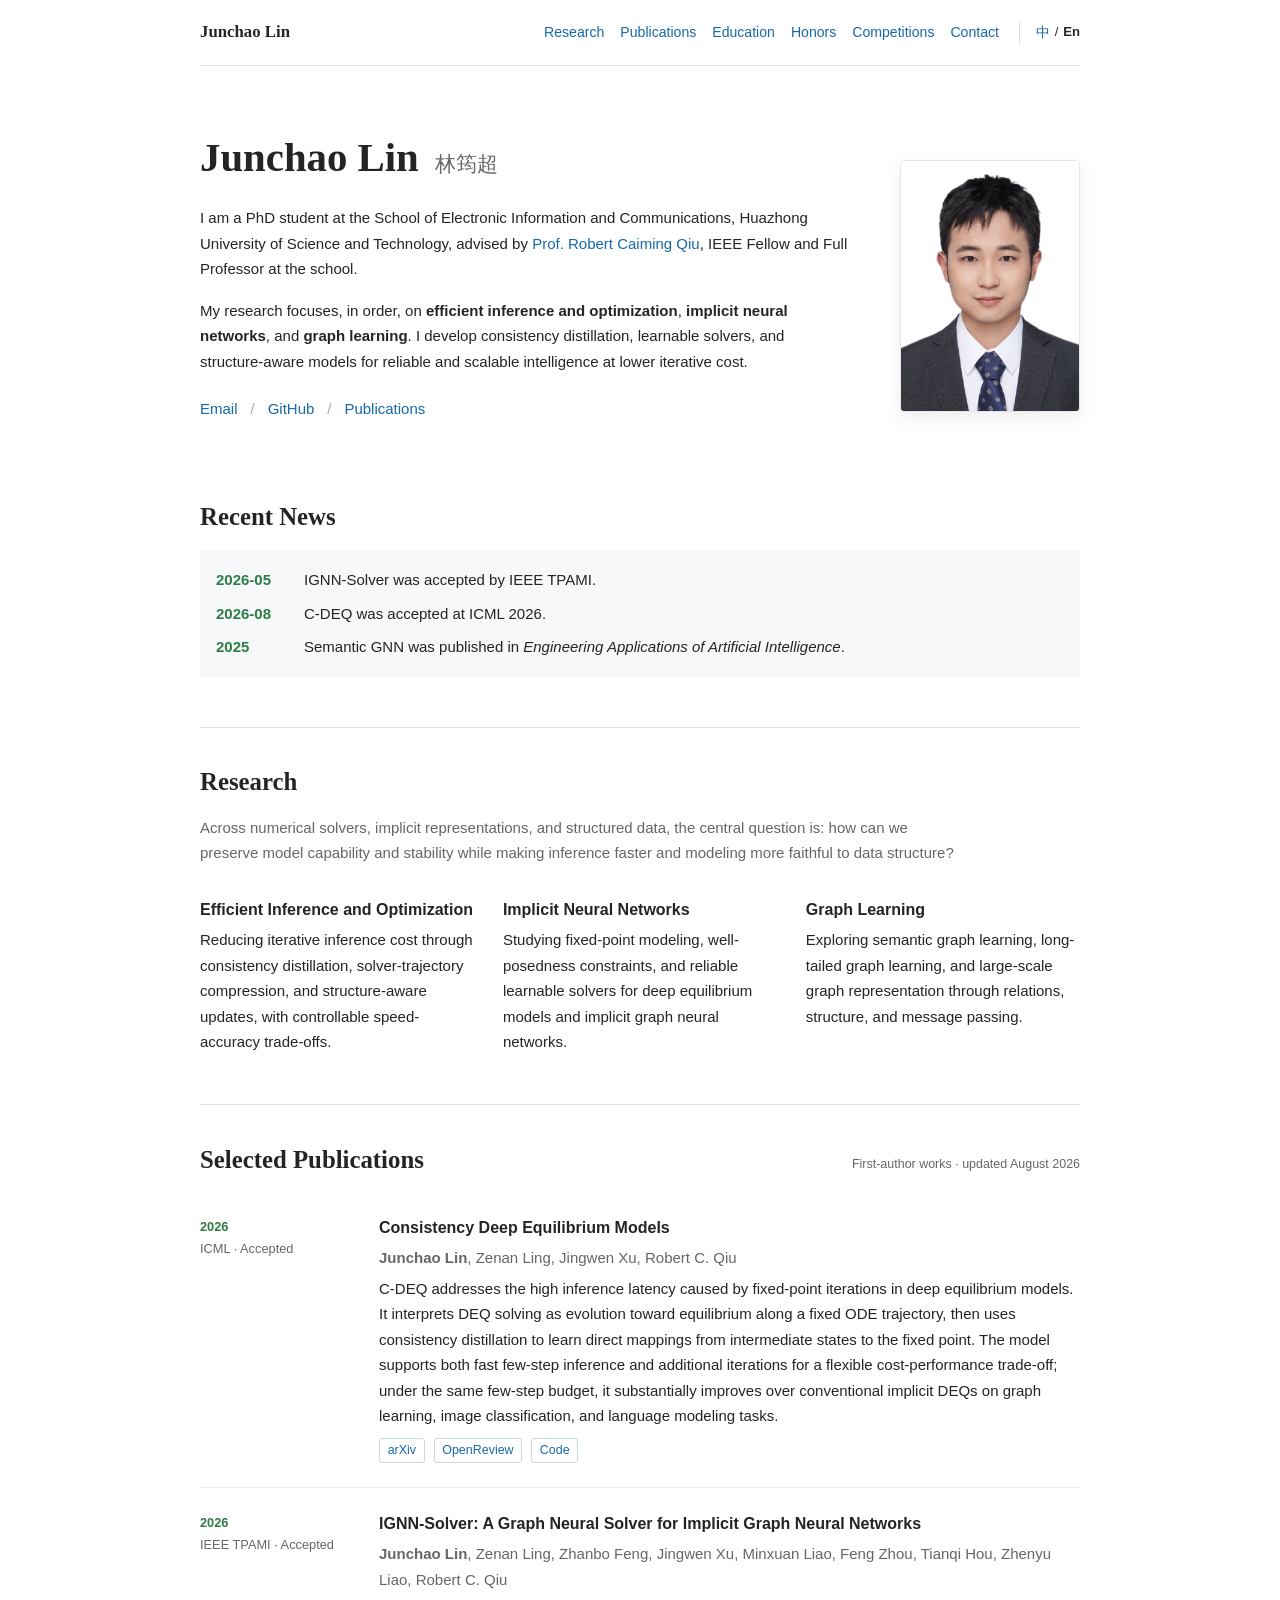
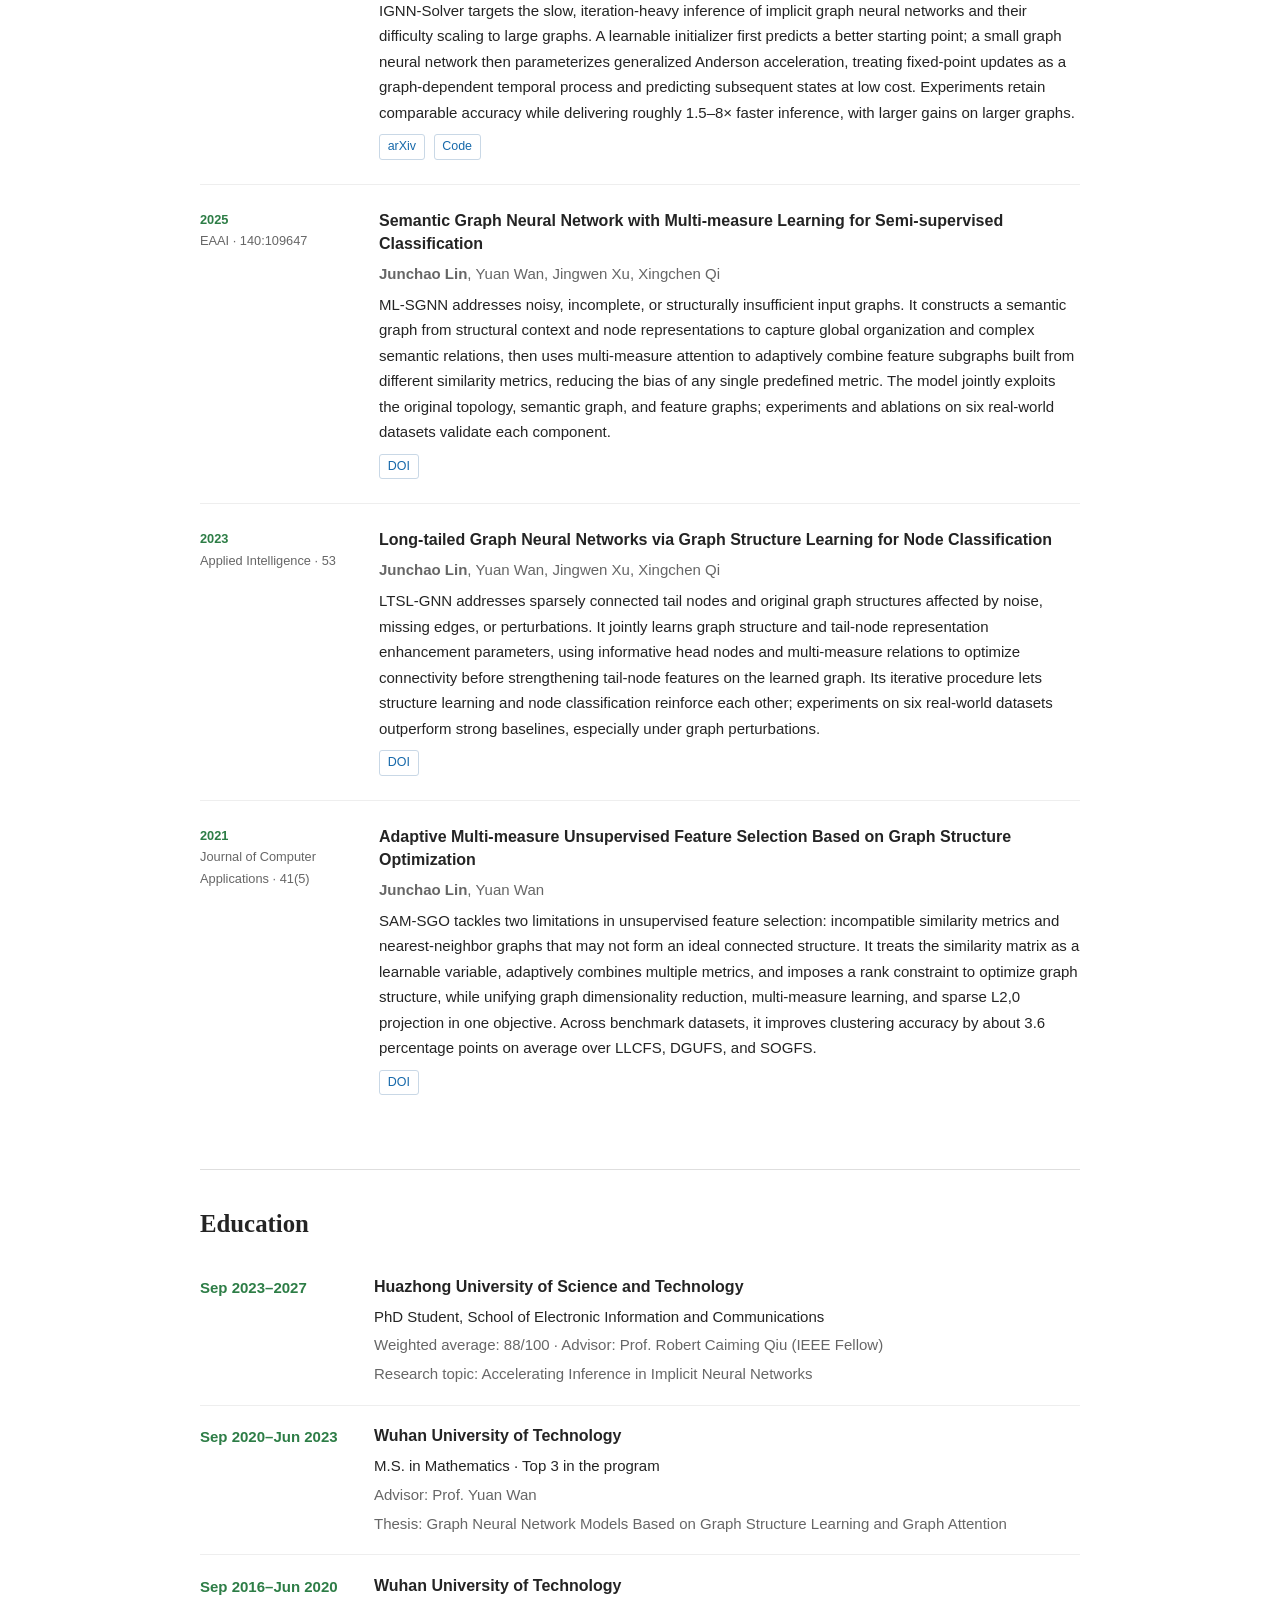
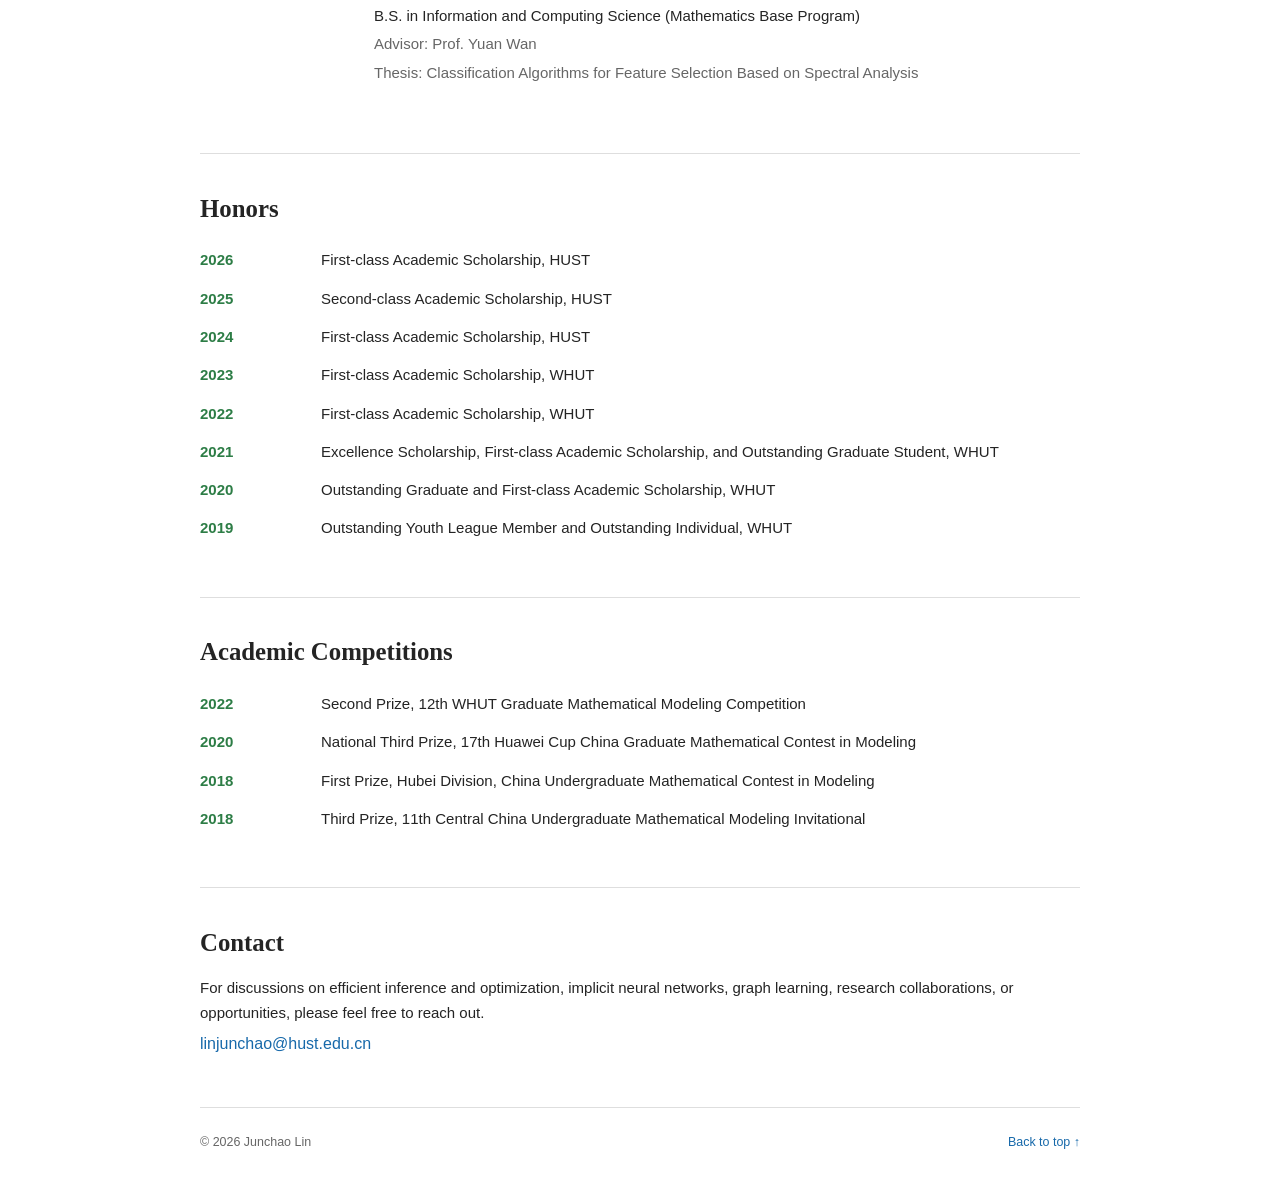
==== en/index.html @ 353c8ba1 "Sync English news and honors with Chinese page" ====
<!doctype html>
<html lang="en">
<head>
  <meta charset="utf-8">
  <meta name="viewport" content="width=device-width, initial-scale=1">
  <meta name="description" content="Academic homepage of Junchao Lin: efficient inference and optimization, implicit neural networks, and graph learning.">
  <meta name="keywords" content="Junchao Lin, efficient inference and optimization, implicit neural networks, graph learning, deep equilibrium models">
  <meta name="author" content="Junchao Lin">
  <link rel="canonical" href="https://landrarwolf.github.io/en/">
  <link rel="alternate" hreflang="zh-CN" href="https://landrarwolf.github.io/">
  <link rel="alternate" hreflang="en" href="https://landrarwolf.github.io/en/">
  <link rel="stylesheet" href="/assets/style.css">
  <title>Junchao Lin · Academic Homepage</title>
</head>
<body>
  <a class="skip-link" href="#main">Skip to content</a>

  <header class="site-header">
    <a class="wordmark" href="#top">Junchao Lin</a>
    <div class="header-actions">
      <nav aria-label="Primary navigation">
        <a href="#research">Research</a>
        <a href="#publications">Publications</a>
        <a href="#education">Education</a>
        <a href="#honors">Honors</a>
        <a href="#competitions">Competitions</a>
        <a href="#contact">Contact</a>
      </nav>
      <nav class="language-switch" aria-label="Language switcher">
        <a href="/" lang="zh-CN">中</a><span aria-hidden="true">/</span><span aria-current="page">En</span>
      </nav>
    </div>
  </header>

  <main id="main">
    <section class="hero" id="top">
      <div class="hero-copy">
        <h1>Junchao Lin <span>林筠超</span></h1>
        <p>I am a PhD student at the School of Electronic Information and Communications, Huazhong University of Science and Technology, advised by <a href="https://scholar.google.com/citations?user=guis_PcAAAAJ&amp;hl=en" target="_blank" rel="noopener noreferrer">Prof. Robert Caiming Qiu</a>, IEEE Fellow and Full Professor at the school.</p>
        <p>My research focuses, in order, on <strong>efficient inference and optimization</strong>, <strong>implicit neural networks</strong>, and <strong>graph learning</strong>. I develop consistency distillation, learnable solvers, and structure-aware models for reliable and scalable intelligence at lower iterative cost.</p>
        <p class="profile-links">
          <a href="mailto:linjunchao@hust.edu.cn">Email</a>
          <span aria-hidden="true">/</span>
          <a href="https://github.com/landrarwolf" target="_blank" rel="noopener noreferrer">GitHub</a>
          <span aria-hidden="true">/</span>
          <a href="#publications">Publications</a>
        </p>
      </div>
      <img class="portrait" src="/assets/portrait.jpg" width="592" height="830" alt="Portrait of Junchao Lin">
    </section>

    <section class="section news" aria-labelledby="news-title">
      <h2 id="news-title">Recent News</h2>
      <ul>
        <li><time datetime="2026-05">2026-05</time><span>IGNN-Solver was accepted by IEEE TPAMI.</span></li>
        <li><time datetime="2026-08">2026-08</time><span>C-DEQ was accepted at ICML 2026.</span></li>
        <li><time datetime="2025">2025</time><span>Semantic GNN was published in <em>Engineering Applications of Artificial Intelligence</em>.</span></li>
      </ul>
    </section>

    <section class="section" id="research">
      <h2>Research</h2>
      <p class="section-lede">Across numerical solvers, implicit representations, and structured data, the central question is: how can we preserve model capability and stability while making inference faster and modeling more faithful to data structure?</p>
      <div class="research-list">
        <article>
          <h3>Efficient Inference and Optimization</h3>
          <p>Reducing iterative inference cost through consistency distillation, solver-trajectory compression, and structure-aware updates, with controllable speed-accuracy trade-offs.</p>
        </article>
        <article>
          <h3>Implicit Neural Networks</h3>
          <p>Studying fixed-point modeling, well-posedness constraints, and reliable learnable solvers for deep equilibrium models and implicit graph neural networks.</p>
        </article>
        <article>
          <h3>Graph Learning</h3>
          <p>Exploring semantic graph learning, long-tailed graph learning, and large-scale graph representation through relations, structure, and message passing.</p>
        </article>
      </div>
    </section>

    <section class="section" id="publications">
      <div class="section-heading">
        <h2>Selected Publications</h2>
        <span>First-author works · updated August 2026</span>
      </div>
      <ol class="publication-list">
        <li class="publication">
          <div class="publication-meta"><strong>2026</strong><span>ICML · Accepted</span></div>
          <div>
            <h3>Consistency Deep Equilibrium Models</h3>
            <p class="authors"><strong>Junchao Lin</strong>, Zenan Ling, Jingwen Xu, Robert C. Qiu</p>
            <p>C-DEQ addresses the high inference latency caused by fixed-point iterations in deep equilibrium models. It interprets DEQ solving as evolution toward equilibrium along a fixed ODE trajectory, then uses consistency distillation to learn direct mappings from intermediate states to the fixed point. The model supports both fast few-step inference and additional iterations for a flexible cost-performance trade-off; under the same few-step budget, it substantially improves over conventional implicit DEQs on graph learning, image classification, and language modeling tasks.</p>
            <p class="paper-links"><a href="https://arxiv.org/abs/2602.03024" target="_blank" rel="noopener noreferrer">arXiv</a><a href="https://openreview.net/forum?id=uw63l3T9un" target="_blank" rel="noopener noreferrer">OpenReview</a><a href="https://github.com/landrarwolf/CDEQ" target="_blank" rel="noopener noreferrer">Code</a></p>
          </div>
        </li>
        <li class="publication">
          <div class="publication-meta"><strong>2026</strong><span>IEEE TPAMI · Accepted</span></div>
          <div>
            <h3>IGNN-Solver: A Graph Neural Solver for Implicit Graph Neural Networks</h3>
            <p class="authors"><strong>Junchao Lin</strong>, Zenan Ling, Zhanbo Feng, Jingwen Xu, Minxuan Liao, Feng Zhou, Tianqi Hou, Zhenyu Liao, Robert C. Qiu</p>
            <p>IGNN-Solver targets the slow, iteration-heavy inference of implicit graph neural networks and their difficulty scaling to large graphs. A learnable initializer first predicts a better starting point; a small graph neural network then parameterizes generalized Anderson acceleration, treating fixed-point updates as a graph-dependent temporal process and predicting subsequent states at low cost. Experiments retain comparable accuracy while delivering roughly 1.5–8× faster inference, with larger gains on larger graphs.</p>
            <p class="paper-links"><a href="https://arxiv.org/abs/2410.08524" target="_blank" rel="noopener noreferrer">arXiv</a><a href="https://github.com/landrarwolf/IGNN-Solver" target="_blank" rel="noopener noreferrer">Code</a></p>
          </div>
        </li>
        <li class="publication">
          <div class="publication-meta"><strong>2025</strong><span>EAAI · 140:109647</span></div>
          <div>
            <h3>Semantic Graph Neural Network with Multi-measure Learning for Semi-supervised Classification</h3>
            <p class="authors"><strong>Junchao Lin</strong>, Yuan Wan, Jingwen Xu, Xingchen Qi</p>
            <p>ML-SGNN addresses noisy, incomplete, or structurally insufficient input graphs. It constructs a semantic graph from structural context and node representations to capture global organization and complex semantic relations, then uses multi-measure attention to adaptively combine feature subgraphs built from different similarity metrics, reducing the bias of any single predefined metric. The model jointly exploits the original topology, semantic graph, and feature graphs; experiments and ablations on six real-world datasets validate each component.</p>
            <p class="paper-links"><a href="https://doi.org/10.1016/j.engappai.2024.109647" target="_blank" rel="noopener noreferrer">DOI</a></p>
          </div>
        </li>
        <li class="publication">
          <div class="publication-meta"><strong>2023</strong><span>Applied Intelligence · 53</span></div>
          <div>
            <h3>Long-tailed Graph Neural Networks via Graph Structure Learning for Node Classification</h3>
            <p class="authors"><strong>Junchao Lin</strong>, Yuan Wan, Jingwen Xu, Xingchen Qi</p>
            <p>LTSL-GNN addresses sparsely connected tail nodes and original graph structures affected by noise, missing edges, or perturbations. It jointly learns graph structure and tail-node representation enhancement parameters, using informative head nodes and multi-measure relations to optimize connectivity before strengthening tail-node features on the learned graph. Its iterative procedure lets structure learning and node classification reinforce each other; experiments on six real-world datasets outperform strong baselines, especially under graph perturbations.</p>
            <p class="paper-links"><a href="https://doi.org/10.1007/s10489-023-04534-3" target="_blank" rel="noopener noreferrer">DOI</a></p>
          </div>
        </li>
        <li class="publication">
          <div class="publication-meta"><strong>2021</strong><span>Journal of Computer Applications · 41(5)</span></div>
          <div>
            <h3>Adaptive Multi-measure Unsupervised Feature Selection Based on Graph Structure Optimization</h3>
            <p class="authors"><strong>Junchao Lin</strong>, Yuan Wan</p>
            <p>SAM-SGO tackles two limitations in unsupervised feature selection: incompatible similarity metrics and nearest-neighbor graphs that may not form an ideal connected structure. It treats the similarity matrix as a learnable variable, adaptively combines multiple metrics, and imposes a rank constraint to optimize graph structure, while unifying graph dimensionality reduction, multi-measure learning, and sparse L2,0 projection in one objective. Across benchmark datasets, it improves clustering accuracy by about 3.6 percentage points on average over LLCFS, DGUFS, and SOGFS.</p>
            <p class="paper-links"><a href="https://doi.org/10.11772/j.issn.1001-9081.2020071099" target="_blank" rel="noopener noreferrer">DOI</a></p>
          </div>
        </li>
      </ol>
    </section>

    <section class="section" id="education">
      <h2>Education</h2>
      <div class="entry-list">
        <article>
          <time>Sep 2023–2027</time>
          <div>
            <h3>Huazhong University of Science and Technology</h3>
            <p>PhD Student, School of Electronic Information and Communications</p>
            <p class="muted">Weighted average: 88/100 · Advisor: Prof. Robert Caiming Qiu (IEEE Fellow)</p>
            <p class="muted">Research topic: Accelerating Inference in Implicit Neural Networks</p>
          </div>
        </article>
        <article>
          <time>Sep 2020–Jun 2023</time>
          <div>
            <h3>Wuhan University of Technology</h3>
            <p>M.S. in Mathematics · Top 3 in the program</p>
            <p class="muted">Advisor: Prof. Yuan Wan</p>
            <p class="muted">Thesis: Graph Neural Network Models Based on Graph Structure Learning and Graph Attention</p>
          </div>
        </article>
        <article>
          <time>Sep 2016–Jun 2020</time>
          <div>
            <h3>Wuhan University of Technology</h3>
            <p>B.S. in Information and Computing Science (Mathematics Base Program)</p>
            <p class="muted">Advisor: Prof. Yuan Wan</p>
            <p class="muted">Thesis: Classification Algorithms for Feature Selection Based on Spectral Analysis</p>
          </div>
        </article>
      </div>
    </section>

    <section class="section" id="honors">
      <h2>Honors</h2>
      <div class="compact-list">
        <p><time>2026</time><span>First-class Academic Scholarship, HUST</span></p>
        <p><time>2025</time><span>Second-class Academic Scholarship, HUST</span></p>
        <p><time>2024</time><span>First-class Academic Scholarship, HUST</span></p>
        <p><time>2023</time><span>First-class Academic Scholarship, WHUT</span></p>
        <p><time>2022</time><span>First-class Academic Scholarship, WHUT</span></p>
        <p><time>2021</time><span>Excellence Scholarship, First-class Academic Scholarship, and Outstanding Graduate Student, WHUT</span></p>
        <p><time>2020</time><span>Outstanding Graduate and First-class Academic Scholarship, WHUT</span></p>
        <p><time>2019</time><span>Outstanding Youth League Member and Outstanding Individual, WHUT</span></p>
      </div>
    </section>

    <section class="section" id="competitions">
      <h2>Academic Competitions</h2>
      <div class="compact-list">
        <p><time>2022</time><span>Second Prize, 12th WHUT Graduate Mathematical Modeling Competition</span></p>
        <p><time>2020</time><span>National Third Prize, 17th Huawei Cup China Graduate Mathematical Contest in Modeling</span></p>
        <p><time>2018</time><span>First Prize, Hubei Division, China Undergraduate Mathematical Contest in Modeling</span></p>
        <p><time>2018</time><span>Third Prize, 11th Central China Undergraduate Mathematical Modeling Invitational</span></p>
      </div>
    </section>

    <section class="section contact" id="contact">
      <h2>Contact</h2>
      <p>For discussions on efficient inference and optimization, implicit neural networks, graph learning, research collaborations, or opportunities, please feel free to reach out.</p>
      <a href="mailto:linjunchao@hust.edu.cn">linjunchao@hust.edu.cn</a>
    </section>
  </main>

  <footer><span>© 2026 Junchao Lin</span><a href="#top">Back to top ↑</a></footer>
</body>
</html>
---- assets/style.css ----
:root {
  --ink: #242424;
  --muted: #666;
  --line: #dedede;
  --link: #1769aa;
  --link-hover: #b85c00;
  --soft: #f7f8fa;
  --accent: #2d7d46;
}

* { box-sizing: border-box; }

html {
  scroll-behavior: smooth;
  scroll-padding-top: 1.5rem;
}

body {
  margin: 0;
  background: #fff;
  color: var(--ink);
  font-family: -apple-system, BlinkMacSystemFont, "Segoe UI", "Noto Sans SC", "Microsoft YaHei", Arial, sans-serif;
  font-size: 15px;
  line-height: 1.7;
  -webkit-font-smoothing: antialiased;
}

a { color: var(--link); text-decoration: none; }
a:hover, a:focus-visible { color: var(--link-hover); text-decoration: underline; }

.skip-link {
  position: fixed;
  z-index: 10;
  top: .75rem;
  left: .75rem;
  padding: .45rem .7rem;
  background: var(--ink);
  color: #fff;
  transform: translateY(-180%);
}

.skip-link:focus { transform: translateY(0); }

.site-header, main, footer {
  width: min(100% - 40px, 880px);
  margin-inline: auto;
}

.site-header {
  display: flex;
  min-height: 66px;
  align-items: center;
  justify-content: space-between;
  border-bottom: 1px solid var(--line);
}

.wordmark { color: var(--ink); font-family: Georgia, "Times New Roman", serif; font-size: 1.05rem; font-weight: 700; }
.wordmark:hover { color: var(--ink); text-decoration: none; }
.header-actions, .site-header nav { display: flex; align-items: center; }
.header-actions { gap: 1.25rem; }
.site-header nav { gap: 1rem; }
.site-header nav a { font-size: .88rem; }

.language-switch {
  padding-left: 1rem;
  border-left: 1px solid var(--line);
  gap: .3rem !important;
  font-size: .82rem;
}

.language-switch [aria-current="page"] { color: var(--ink); font-weight: 700; }

.hero {
  display: grid;
  grid-template-columns: minmax(0, 1fr) 180px;
  gap: 3.25rem;
  padding: 4.25rem 0 3.5rem;
  align-items: center;
}

.hero h1 {
  margin: 0 0 1.4rem;
  font-family: Georgia, "Times New Roman", "Noto Serif SC", serif;
  font-size: clamp(2rem, 5vw, 2.55rem);
  line-height: 1.2;
}

.hero h1 span { margin-left: .35rem; color: var(--muted); font-size: .52em; font-weight: 400; }
.hero-copy > p { margin: 0 0 1rem; }
.profile-links { padding-top: .35rem; }
.profile-links span { margin: 0 .55rem; color: #aaa; }

.portrait {
  display: block;
  width: 180px;
  height: 252px;
  object-fit: cover;
  border: 1px solid #e7e7e7;
  border-radius: 4px;
  box-shadow: 0 6px 18px rgb(0 0 0 / 7%);
}

.section { padding: 2.4rem 0 3.1rem; }
.section + .section { border-top: 1px solid var(--line); }

.section h2 {
  margin: 0 0 1rem;
  font-family: Georgia, "Times New Roman", "Noto Serif SC", serif;
  font-size: 1.55rem;
  line-height: 1.3;
}

.section-lede { max-width: 760px; margin: 0 0 1.4rem; color: var(--muted); }
.news { padding-top: .5rem; }

.news ul {
  margin: 0;
  padding: .85rem 1rem;
  background: var(--soft);
  list-style: none;
}

.news li { display: grid; grid-template-columns: 4.5rem 1fr; gap: 1rem; padding: .25rem 0; }
.news time, .entry-list > article > time, .compact-list time, .publication-meta strong { color: var(--accent); font-weight: 700; }

.research-list { display: grid; grid-template-columns: repeat(3, 1fr); gap: 1.8rem; }
.research-list article { padding-top: .65rem; }
.research-list h3, .publication h3, .entry-list h3 { margin: 0 0 .35rem; font-size: 1rem; line-height: 1.45; }
.research-list p, .publication p, .entry-list p { margin: 0; }

.section-heading { display: flex; align-items: baseline; justify-content: space-between; gap: 1rem; }
.section-heading span { color: var(--muted); font-size: .78rem; }
.publication-list { margin: 0; padding: 0; list-style: none; }

.publication {
  display: grid;
  grid-template-columns: 155px minmax(0, 1fr);
  gap: 1.5rem;
  padding: 1.5rem 0;
}

.publication + .publication { border-top: 1px solid #eee; }
.publication-meta { display: flex; flex-direction: column; color: var(--muted); font-size: .8rem; }
.authors { margin-bottom: .35rem !important; color: var(--muted); }

.paper-links { display: flex; gap: .55rem; margin-top: .55rem !important; }
.paper-links a {
  padding: .08rem .48rem;
  border: 1px solid #c9d8e6;
  border-radius: 3px;
  font-size: .78rem;
}

.paper-links a:hover { border-color: var(--link-hover); text-decoration: none; }

.entry-list article {
  display: grid;
  grid-template-columns: 150px minmax(0, 1fr);
  gap: 1.5rem;
  padding: 1.15rem 0;
}

.entry-list article + article { border-top: 1px solid #eee; }
.muted { color: var(--muted); }
.entry-list .muted { margin-top: .2rem; }

.compact-list p {
  display: grid;
  grid-template-columns: 105px 1fr;
  gap: 1rem;
  margin: 0;
  padding: .4rem 0;
}

.contact p { margin: 0 0 .25rem; }
.contact > a { font-size: 1rem; }

footer {
  display: flex;
  padding: 1.5rem 0 2.5rem;
  justify-content: space-between;
  border-top: 1px solid var(--line);
  color: var(--muted);
  font-size: .78rem;
}

@media (max-width: 720px) {
  .site-header { padding: 1rem 0; align-items: flex-start; flex-direction: column; gap: .7rem; }
  .header-actions { width: 100%; justify-content: space-between; gap: .8rem; }
  .site-header nav { gap: .65rem 1rem; flex-wrap: wrap; }
  .language-switch { flex: 0 0 auto; }
  .hero { grid-template-columns: 1fr; gap: 2rem; padding: 3rem 0; }
  .portrait { width: 150px; height: 210px; grid-row: 1; }
  .research-list { grid-template-columns: 1fr; gap: .8rem; }
  .publication, .entry-list article { grid-template-columns: 1fr; gap: .45rem; }
  .section-heading { align-items: flex-start; flex-direction: column; }
  .hero h1 span { display: block; margin: .35rem 0 0; }
}

@media (max-width: 480px) {
  .site-header, main, footer { width: min(100% - 28px, 880px); }
  .header-actions { align-items: flex-start; }
  .site-header nav { gap: .45rem .7rem; }
  .language-switch { padding-left: .7rem; }
  .news li, .compact-list p { grid-template-columns: 1fr; gap: 0; }
  footer { gap: 1rem; }
}

@media (prefers-reduced-motion: reduce) {
  html { scroll-behavior: auto; }
}
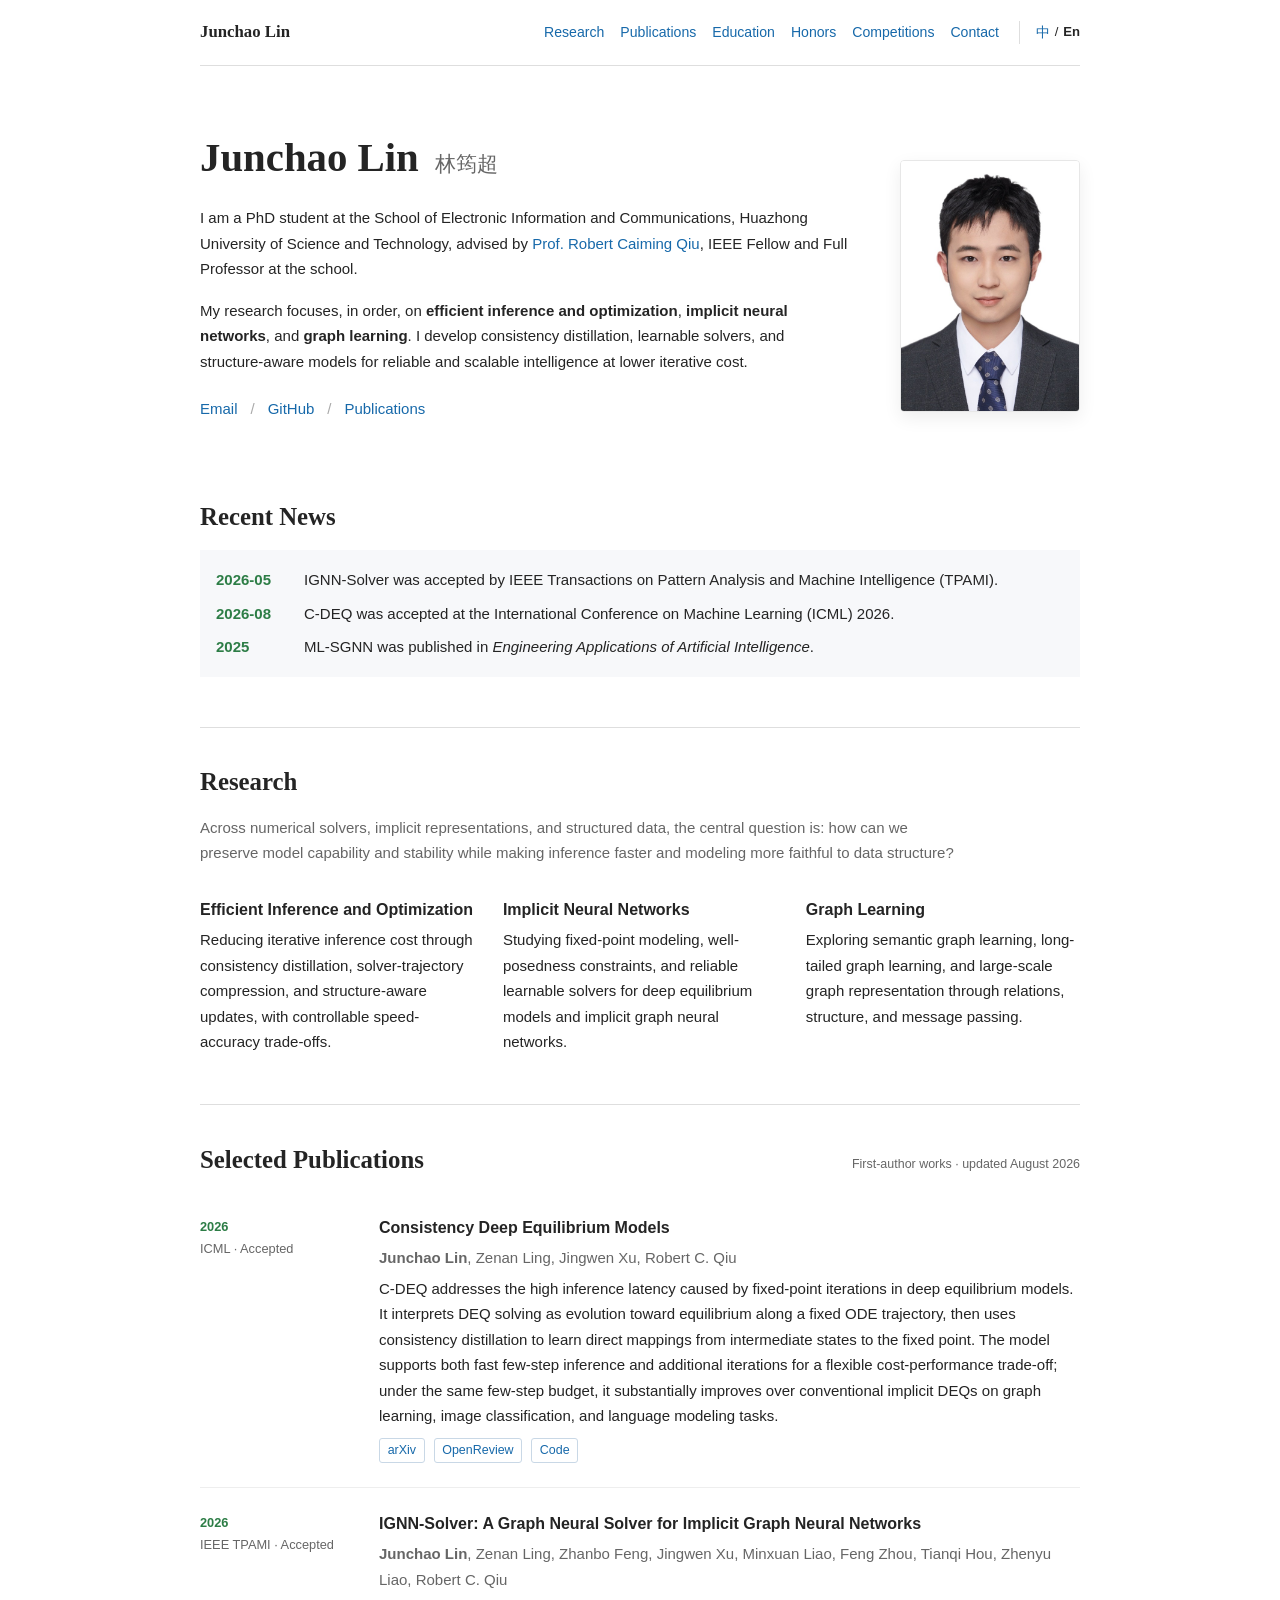
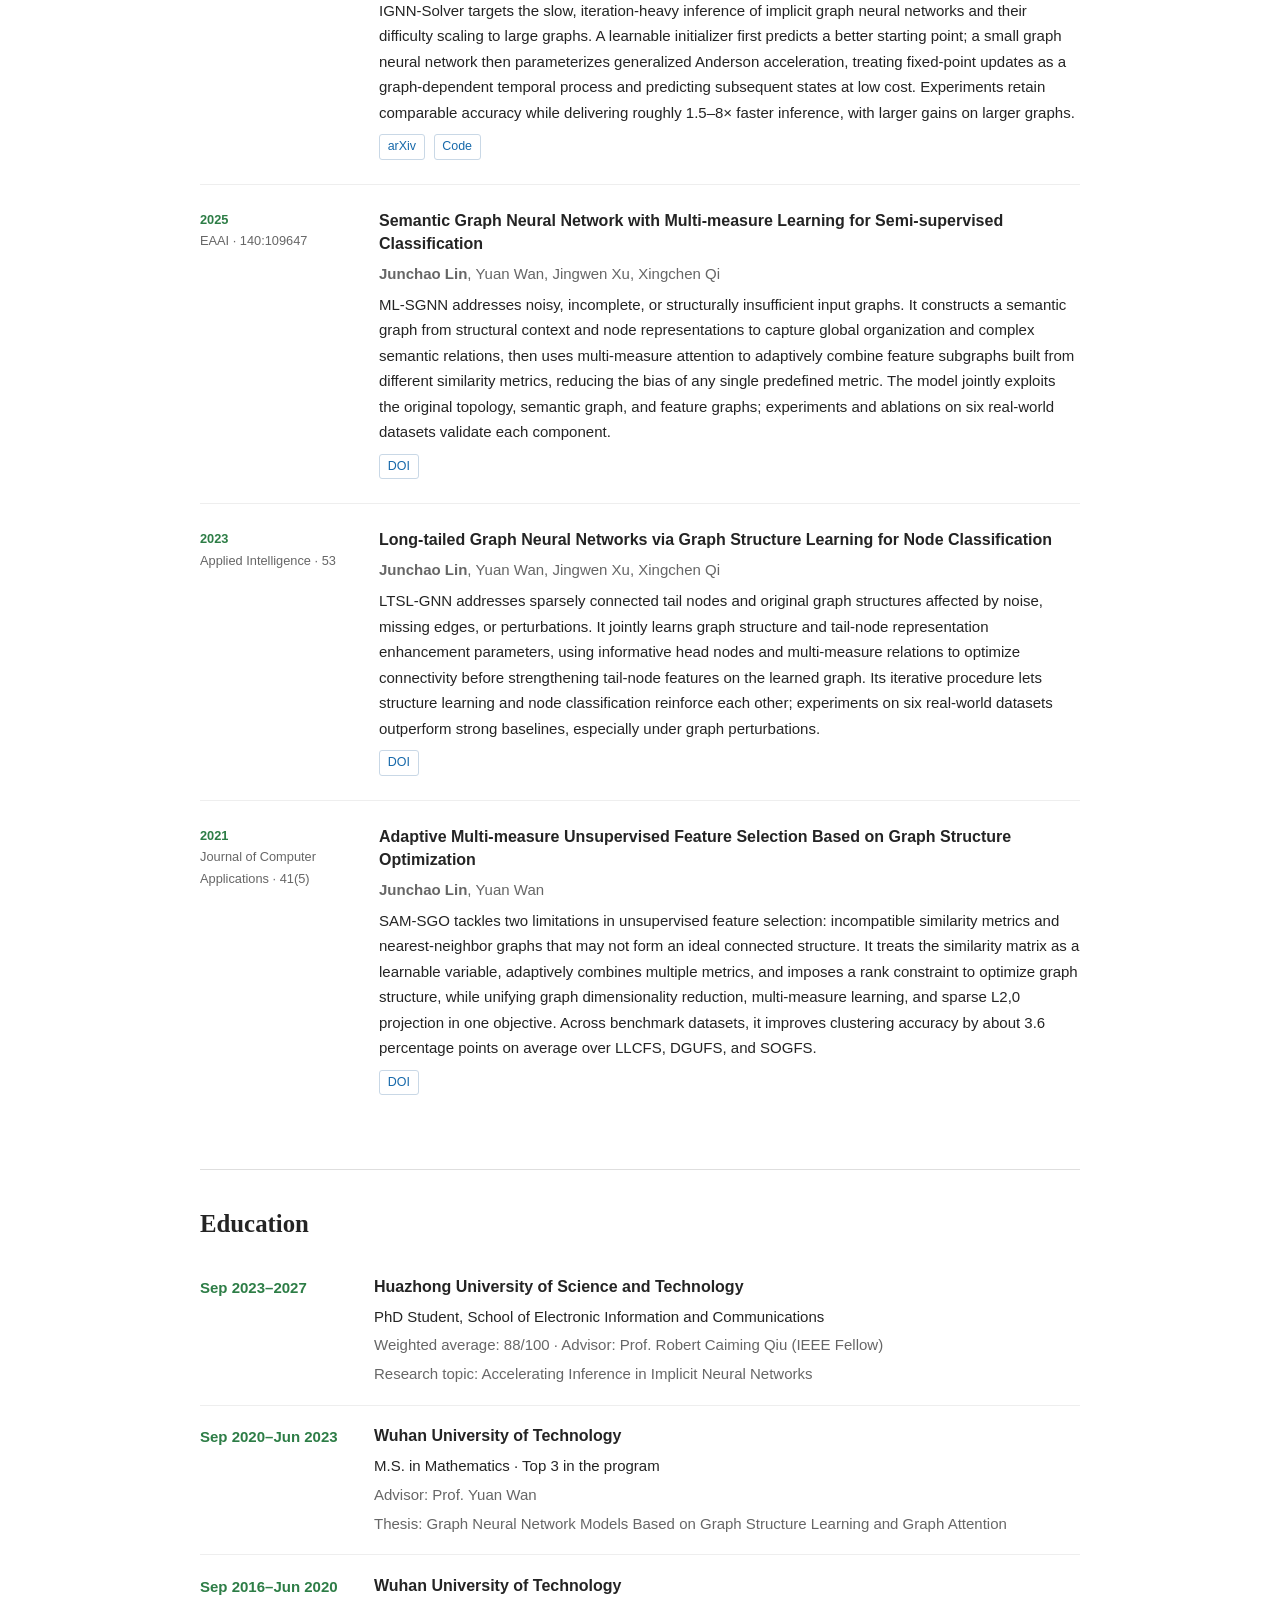
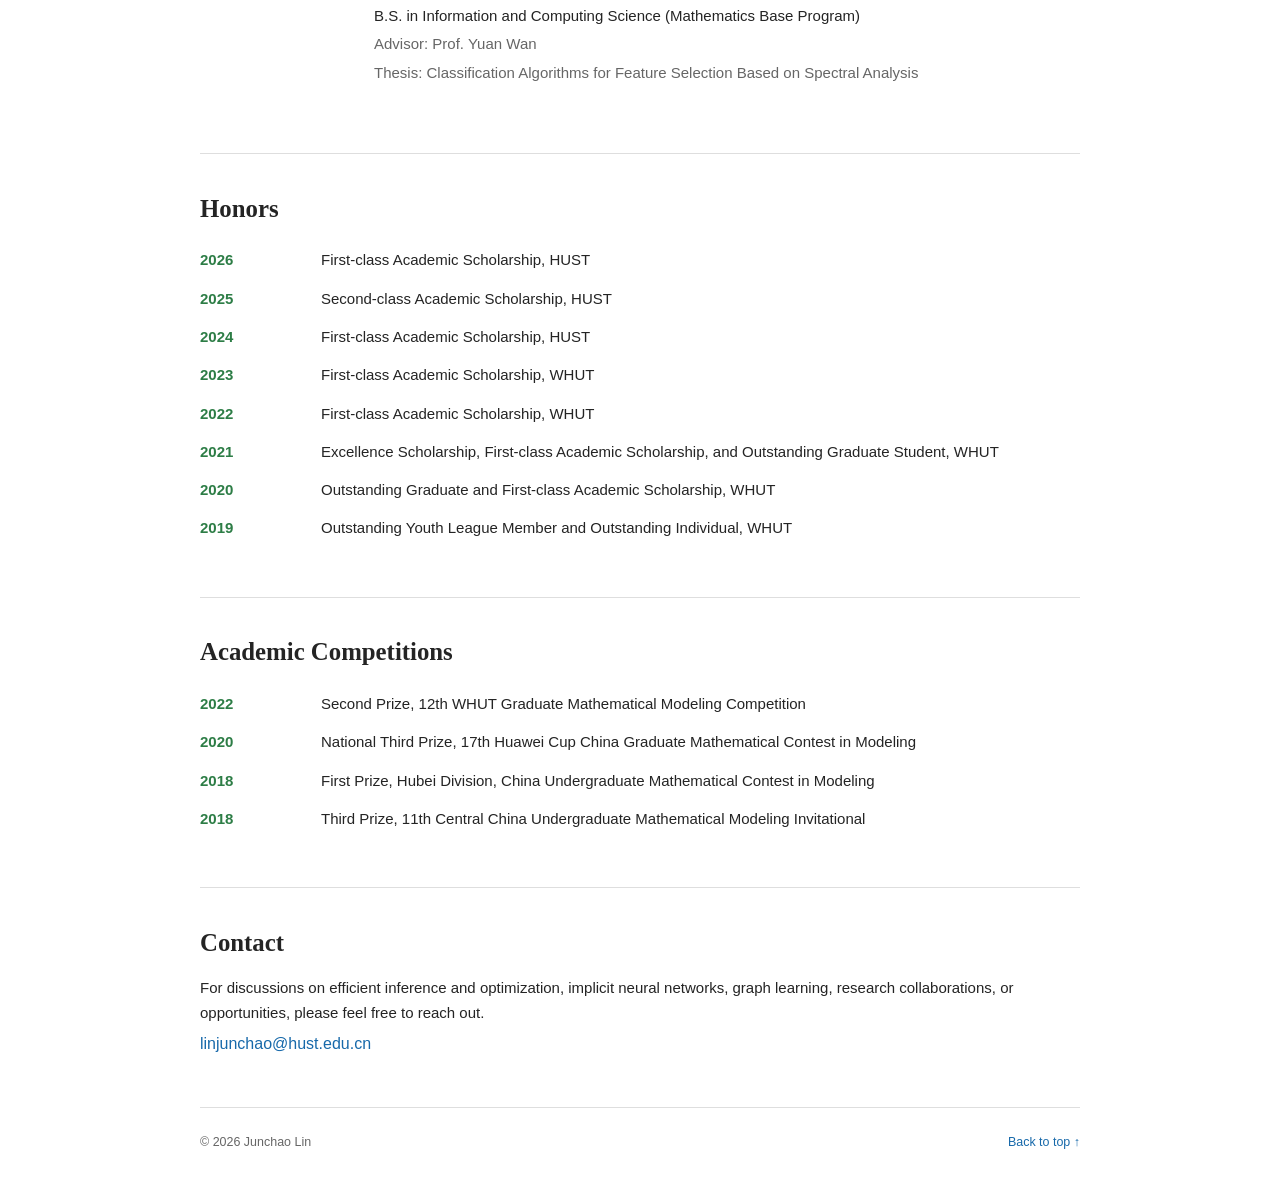
==== commit 0127fa88: "Expand venue names in Recent News" ====
--- a/en/index.html
+++ b/en/index.html
@@ -52,9 +52,9 @@
     <section class="section news" aria-labelledby="news-title">
       <h2 id="news-title">Recent News</h2>
       <ul>
-        <li><time datetime="2026-05">2026-05</time><span>IGNN-Solver was accepted by IEEE TPAMI.</span></li>
-        <li><time datetime="2026-08">2026-08</time><span>C-DEQ was accepted at ICML 2026.</span></li>
-        <li><time datetime="2025">2025</time><span>Semantic GNN was published in <em>Engineering Applications of Artificial Intelligence</em>.</span></li>
+        <li><time datetime="2026-05">2026-05</time><span>IGNN-Solver was accepted by IEEE Transactions on Pattern Analysis and Machine Intelligence (TPAMI).</span></li>
+        <li><time datetime="2026-08">2026-08</time><span>C-DEQ was accepted at the International Conference on Machine Learning (ICML) 2026.</span></li>
+        <li><time datetime="2025">2025</time><span>ML-SGNN was published in <em>Engineering Applications of Artificial Intelligence</em>.</span></li>
       </ul>
     </section>
 
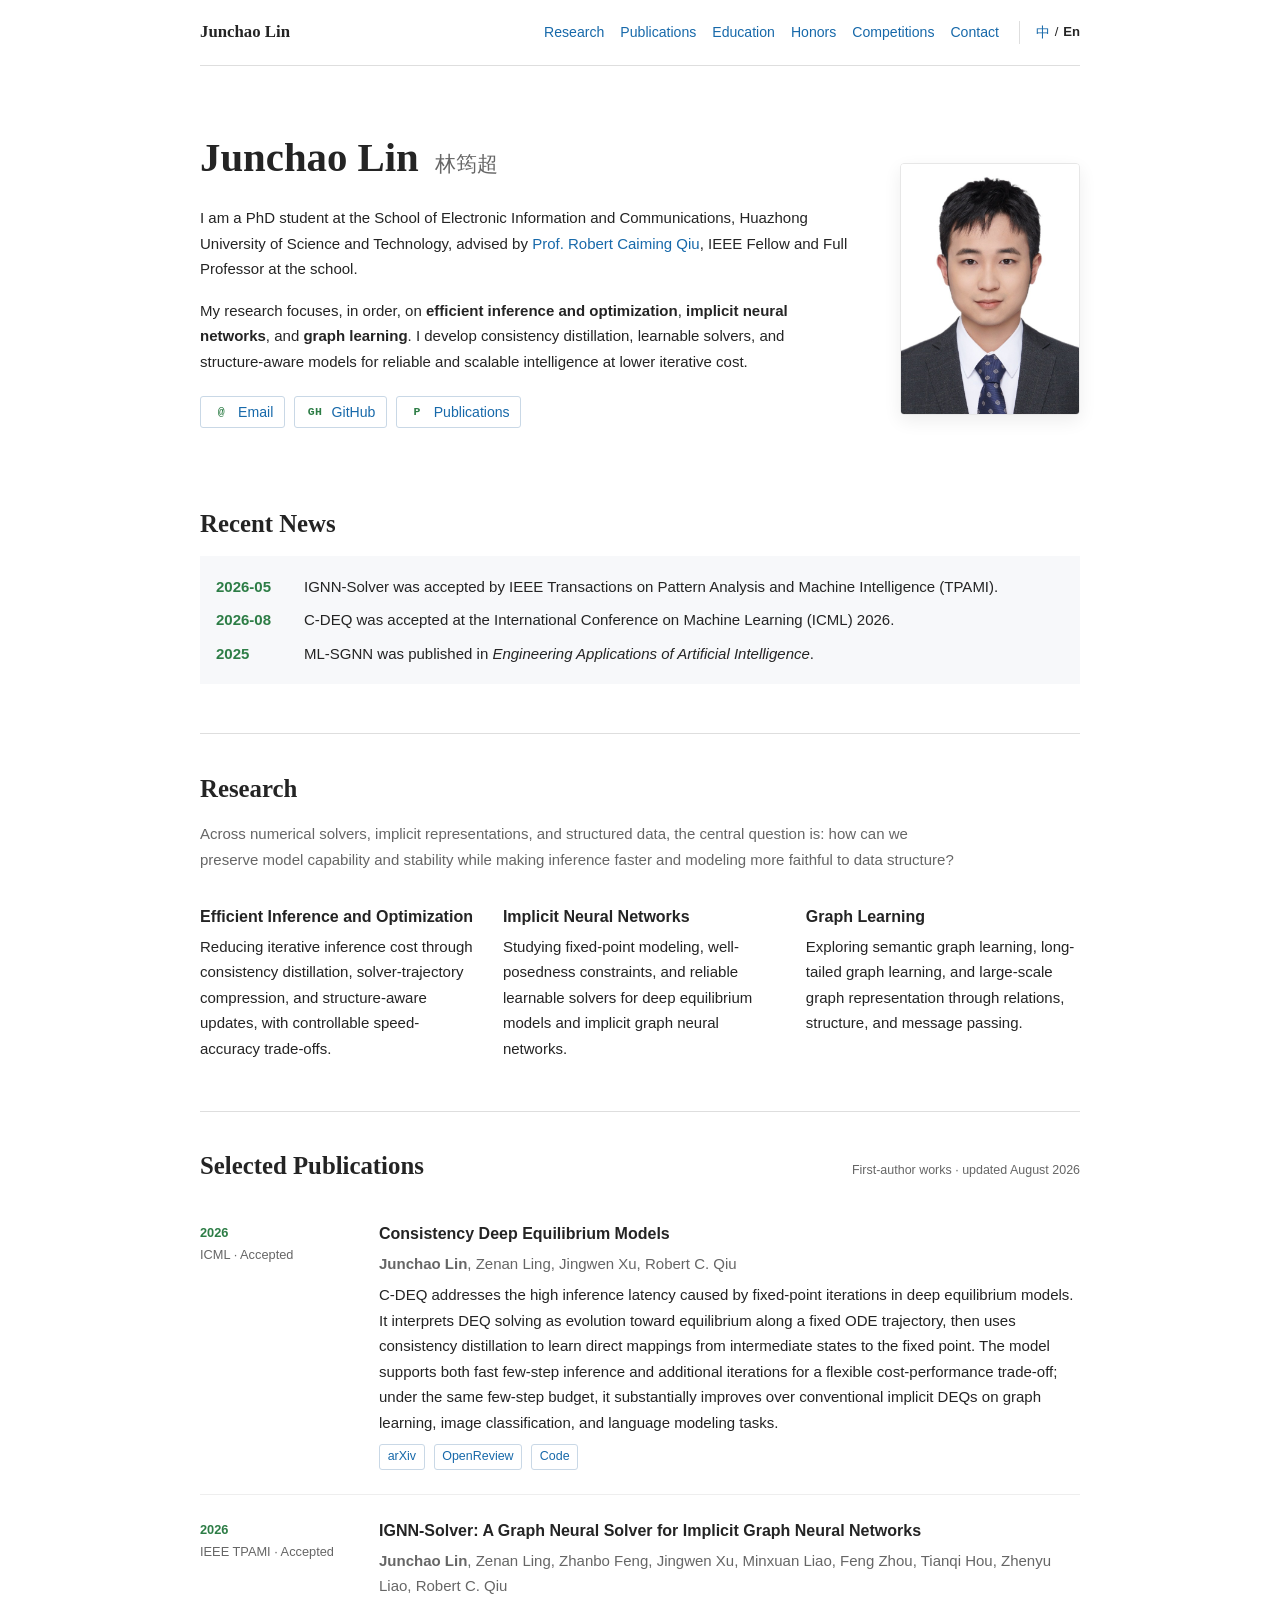
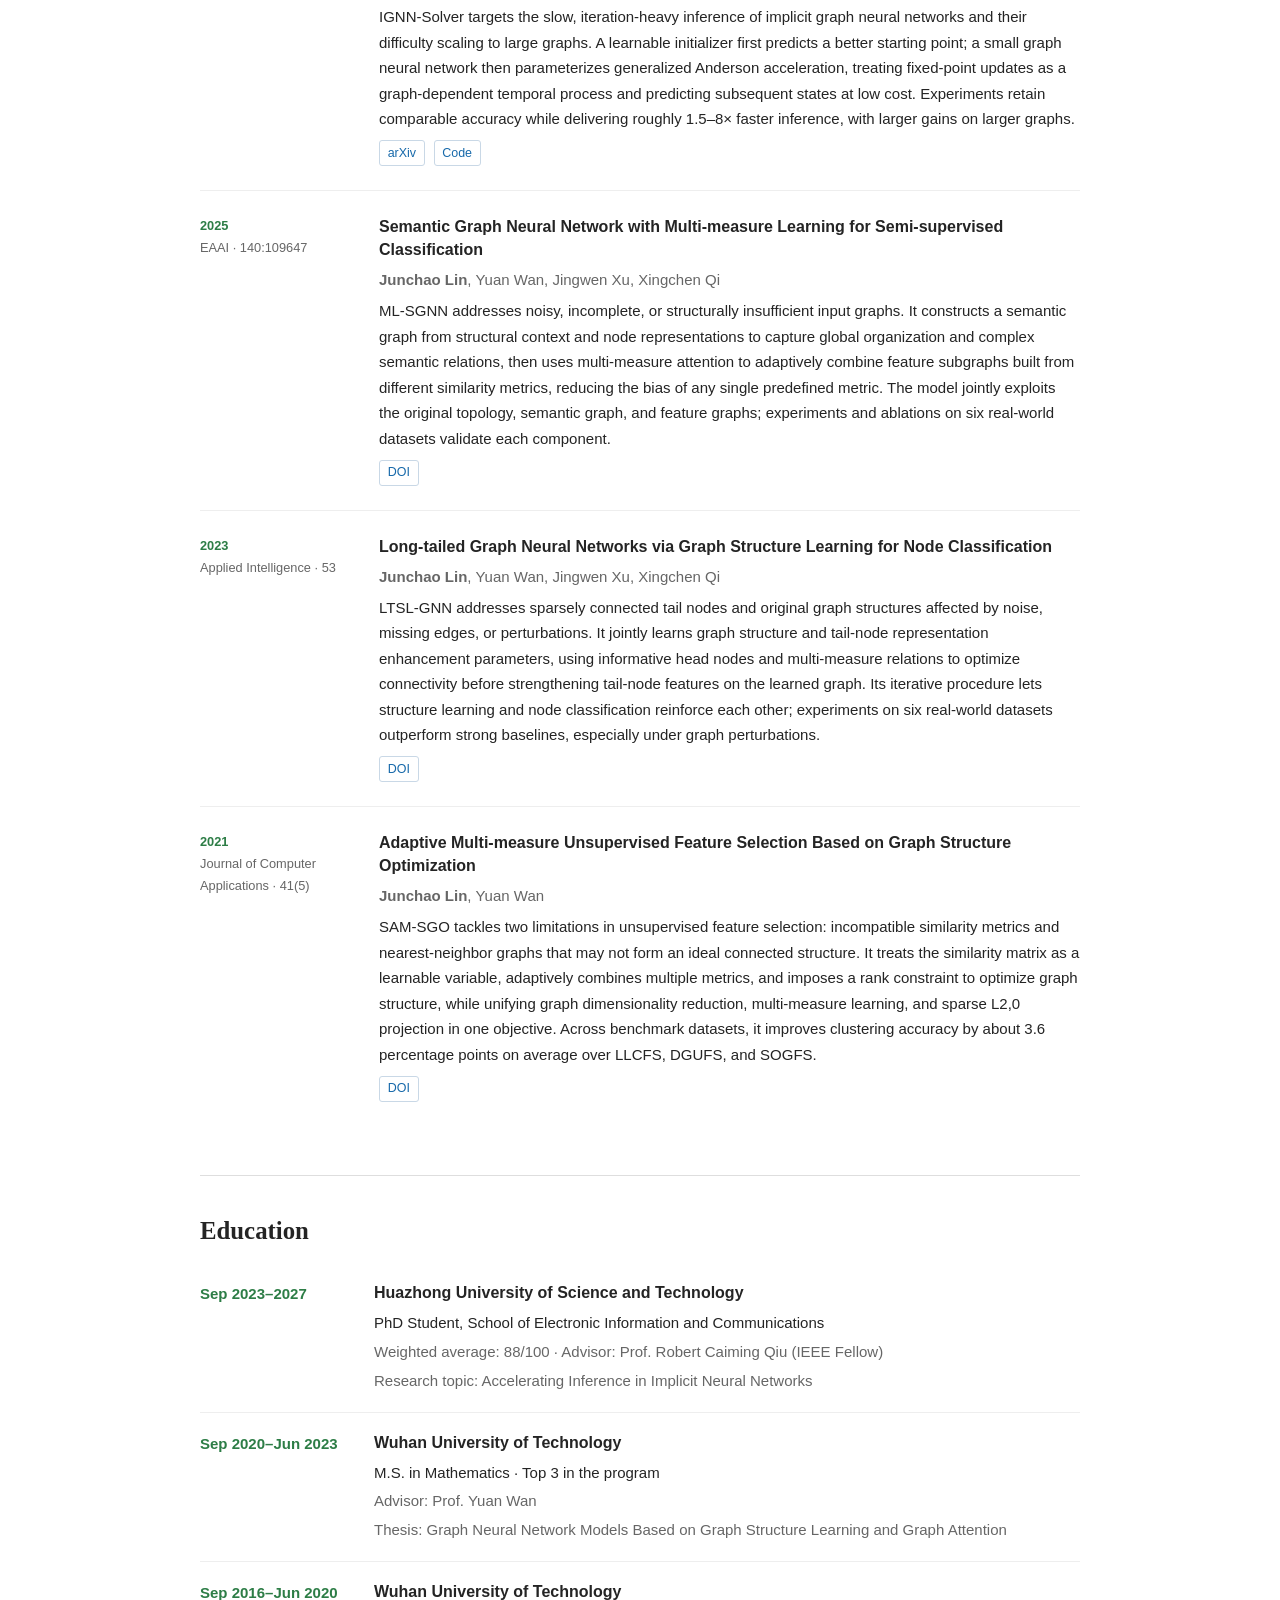
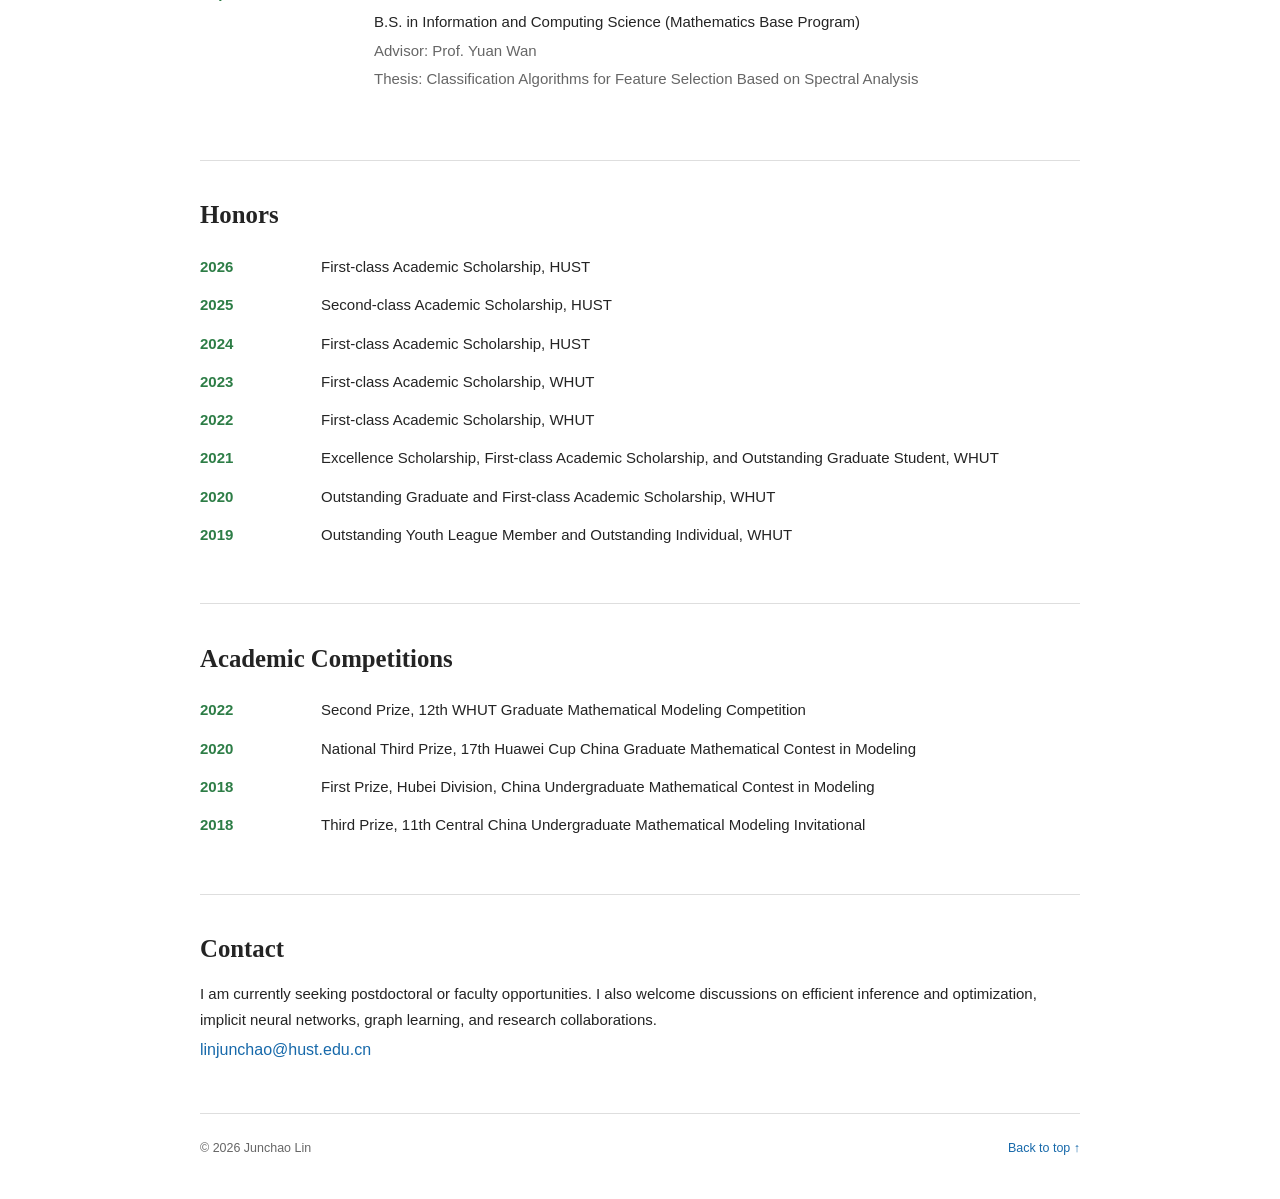
==== commit 79999261: "Refine profile links and contact section" ====
--- a/en/index.html
+++ b/en/index.html
@@ -39,11 +39,9 @@
         <p>I am a PhD student at the School of Electronic Information and Communications, Huazhong University of Science and Technology, advised by <a href="https://scholar.google.com/citations?user=guis_PcAAAAJ&amp;hl=en" target="_blank" rel="noopener noreferrer">Prof. Robert Caiming Qiu</a>, IEEE Fellow and Full Professor at the school.</p>
         <p>My research focuses, in order, on <strong>efficient inference and optimization</strong>, <strong>implicit neural networks</strong>, and <strong>graph learning</strong>. I develop consistency distillation, learnable solvers, and structure-aware models for reliable and scalable intelligence at lower iterative cost.</p>
         <p class="profile-links">
-          <a href="mailto:linjunchao@hust.edu.cn">Email</a>
-          <span aria-hidden="true">/</span>
-          <a href="https://github.com/landrarwolf" target="_blank" rel="noopener noreferrer">GitHub</a>
-          <span aria-hidden="true">/</span>
-          <a href="#publications">Publications</a>
+          <a href="mailto:linjunchao@hust.edu.cn"><span class="link-chip-icon" aria-hidden="true">@</span><span>Email</span></a>
+          <a href="https://github.com/landrarwolf" target="_blank" rel="noopener noreferrer"><span class="link-chip-icon" aria-hidden="true">GH</span><span>GitHub</span></a>
+          <a href="#publications"><span class="link-chip-icon" aria-hidden="true">P</span><span>Publications</span></a>
         </p>
       </div>
       <img class="portrait" src="/assets/portrait.jpg" width="592" height="830" alt="Portrait of Junchao Lin">
@@ -190,7 +188,7 @@
 
     <section class="section contact" id="contact">
       <h2>Contact</h2>
-      <p>For discussions on efficient inference and optimization, implicit neural networks, graph learning, research collaborations, or opportunities, please feel free to reach out.</p>
+      <p>I am currently seeking postdoctoral or faculty opportunities. I also welcome discussions on efficient inference and optimization, implicit neural networks, graph learning, and research collaborations.</p>
       <a href="mailto:linjunchao@hust.edu.cn">linjunchao@hust.edu.cn</a>
     </section>
   </main>
--- a/assets/style.css
+++ b/assets/style.css
@@ -87,8 +87,53 @@
 
 .hero h1 span { margin-left: .35rem; color: var(--muted); font-size: .52em; font-weight: 400; }
 .hero-copy > p { margin: 0 0 1rem; }
-.profile-links { padding-top: .35rem; }
-.profile-links span { margin: 0 .55rem; color: #aaa; }
+.profile-links {
+  display: flex;
+  flex-wrap: wrap;
+  align-items: center;
+  gap: .55rem;
+  padding-top: .35rem;
+}
+
+.profile-links a {
+  display: inline-flex;
+  align-items: center;
+  gap: .42rem;
+  min-height: 2rem;
+  padding: .3rem .65rem;
+  border: 1px solid #c9d8e6;
+  border-radius: 3px;
+  background: #fff;
+  color: var(--link);
+  font-size: .88rem;
+  line-height: 1.3;
+}
+
+.profile-links a:hover,
+.profile-links a:focus-visible {
+  border-color: var(--link-hover);
+  background: #fffaf4;
+  color: var(--link-hover);
+  text-decoration: none;
+}
+
+.profile-links a:focus-visible {
+  outline: 2px solid #8db2cf;
+  outline-offset: 2px;
+}
+
+.link-chip-icon {
+  display: inline-flex;
+  min-width: 1.25rem;
+  align-items: center;
+  justify-content: center;
+  color: var(--accent);
+  font-family: "SFMono-Regular", Consolas, monospace;
+  font-size: .72rem;
+  font-weight: 700;
+  letter-spacing: .02em;
+  line-height: 1;
+}
 
 .portrait {
   display: block;
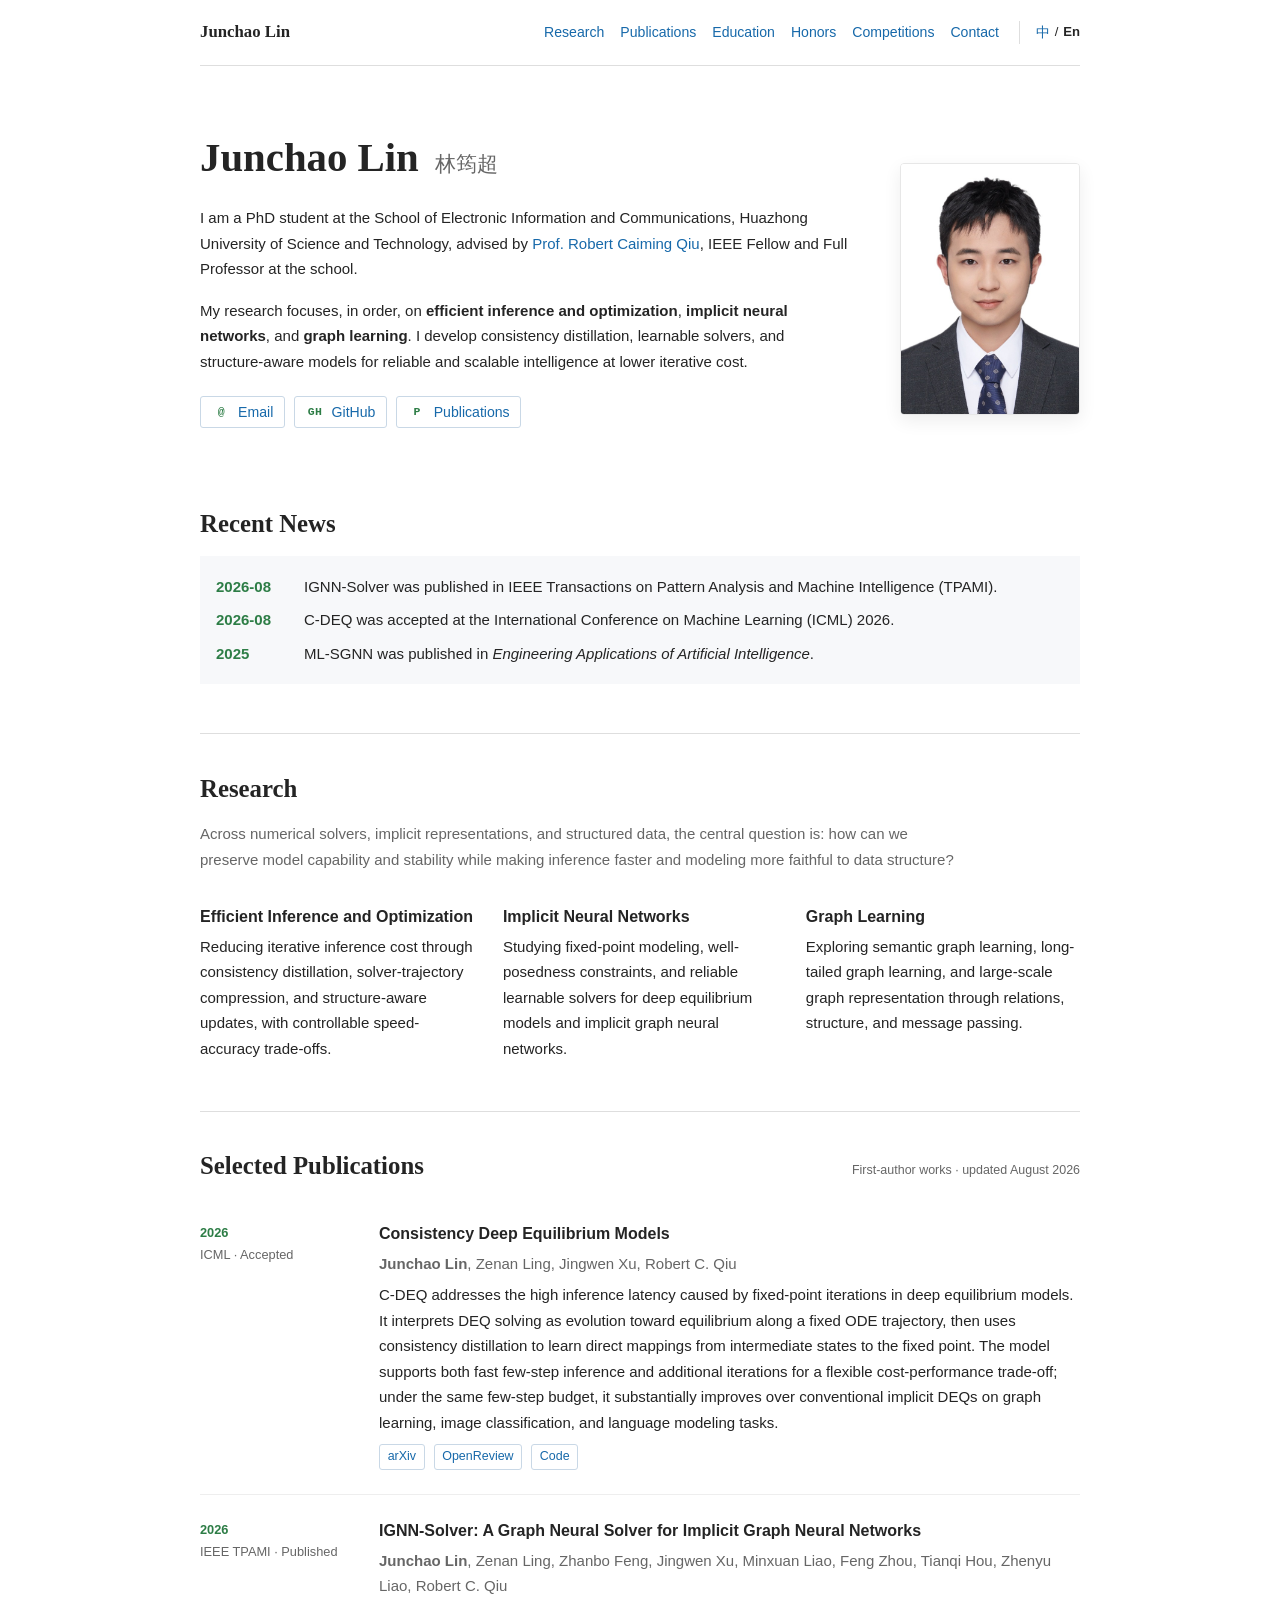
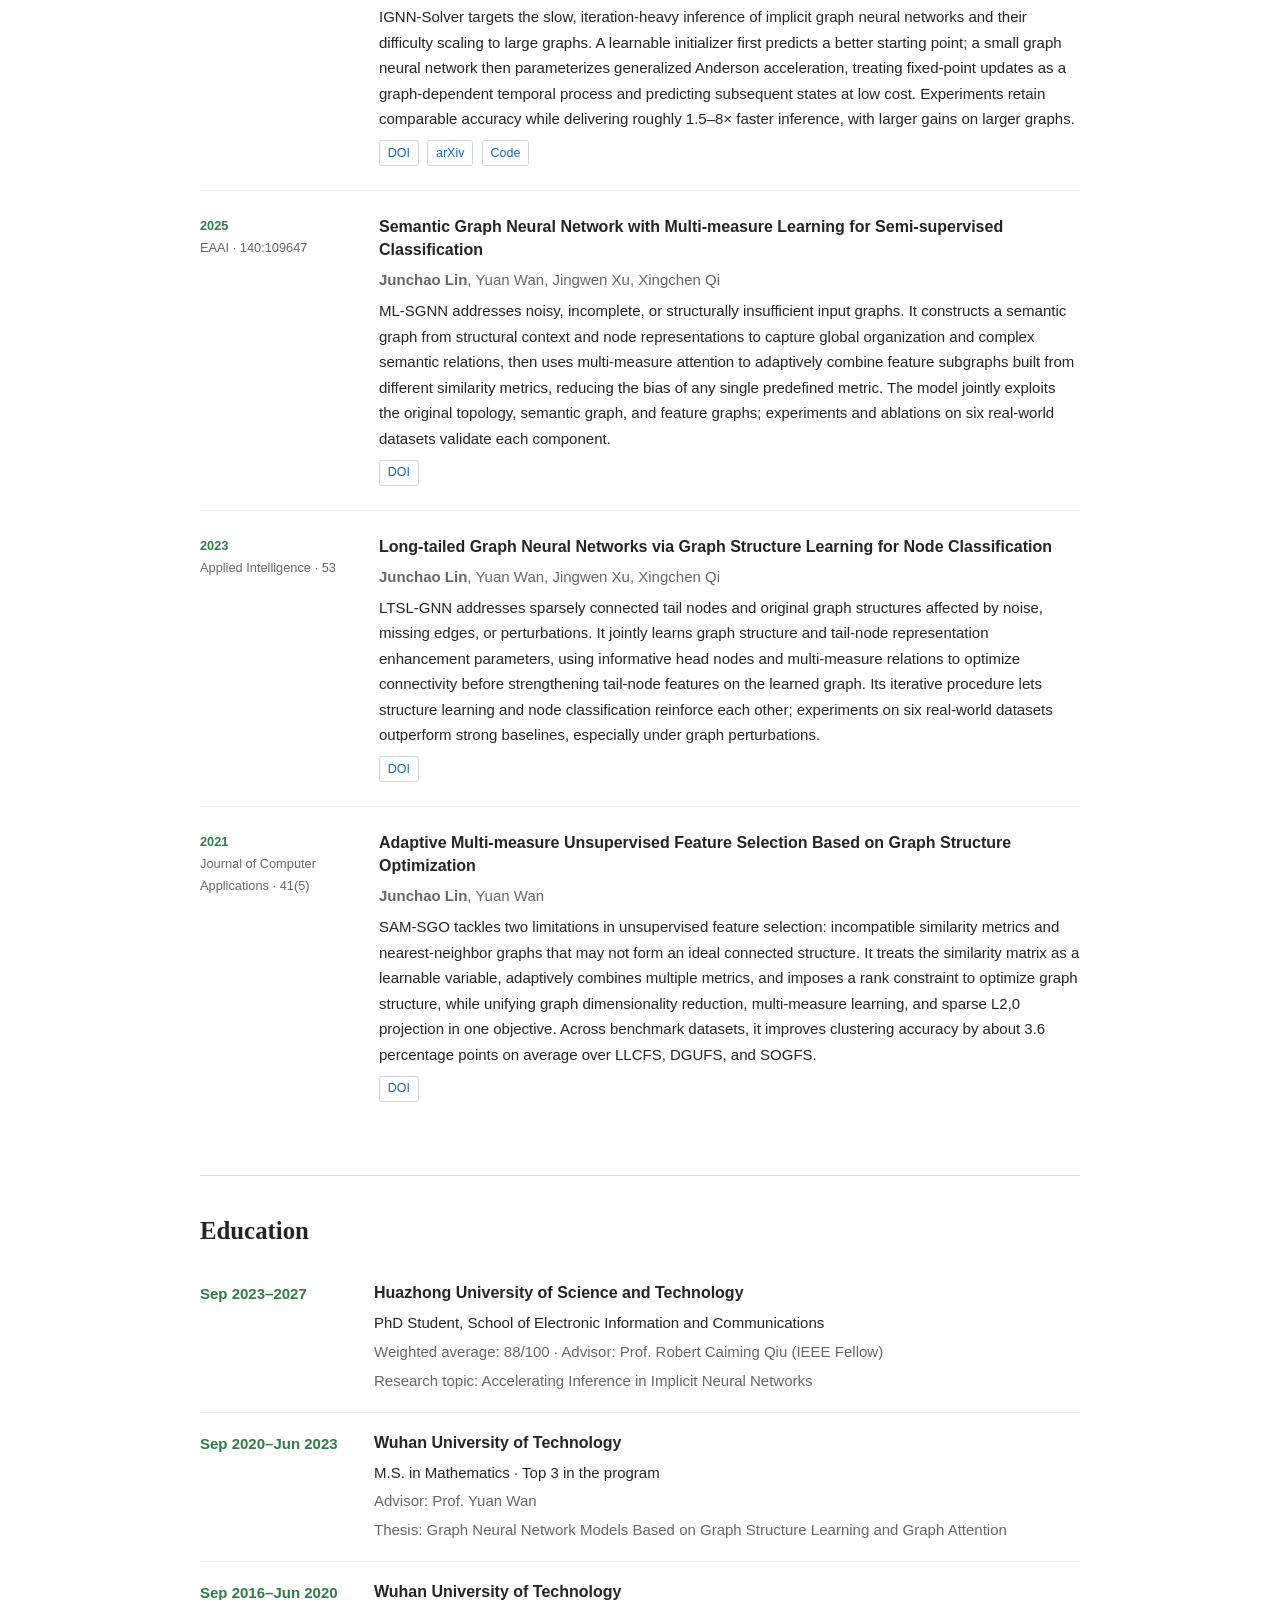
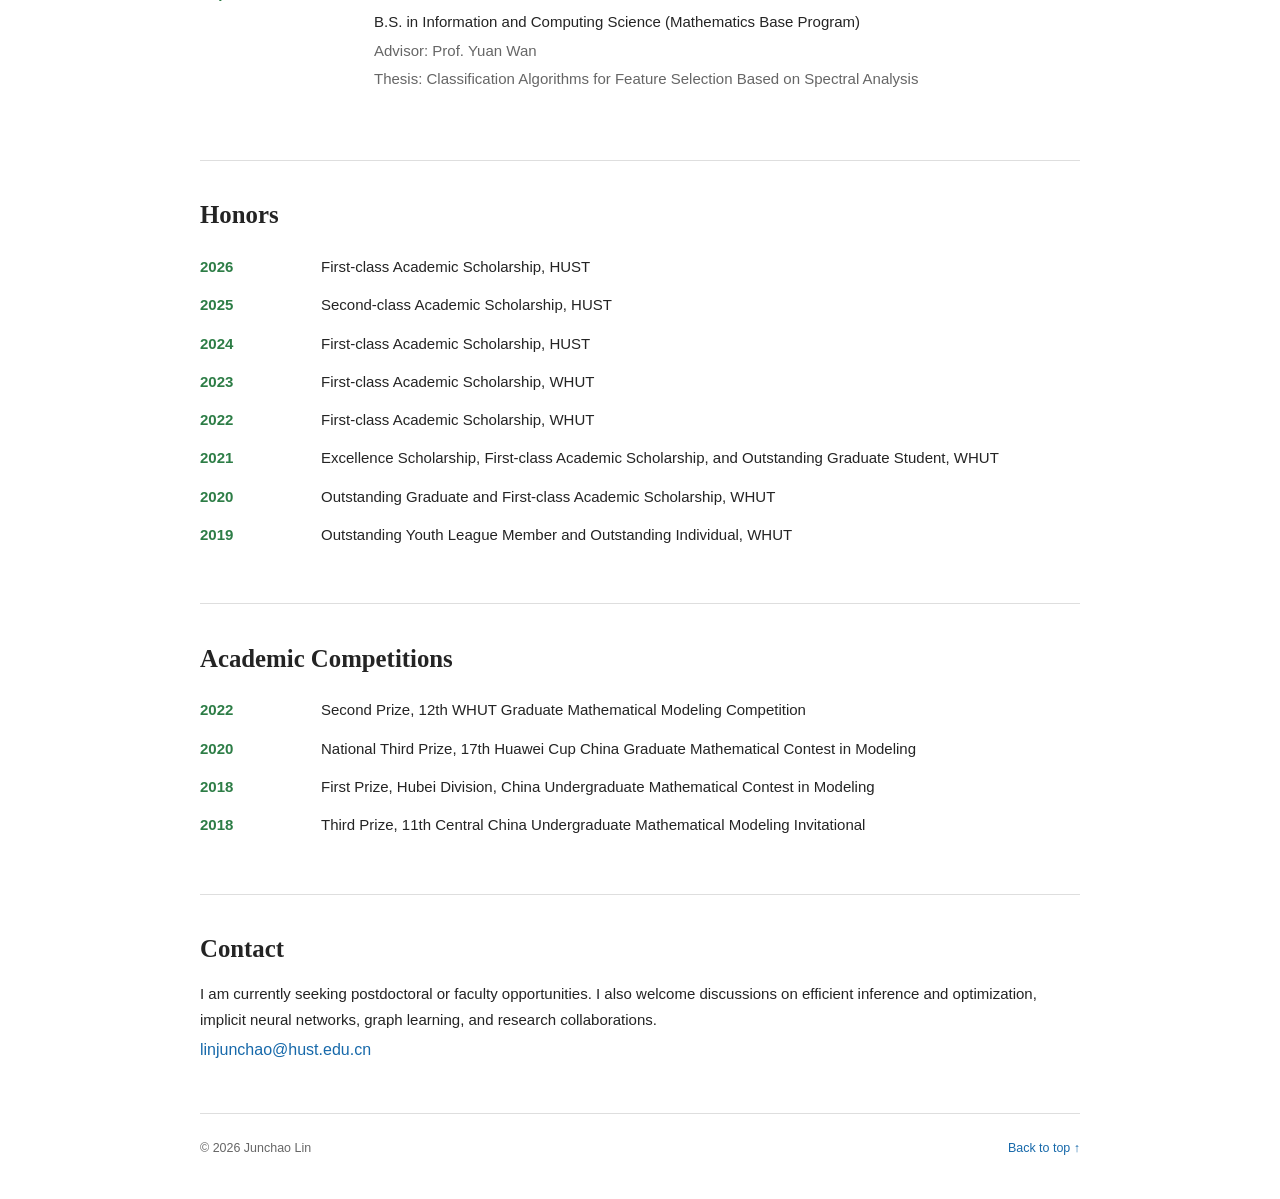
==== commit 00b2492c: "Update IGNN-Solver TPAMI publication status" ====
--- a/en/index.html
+++ b/en/index.html
@@ -50,7 +50,7 @@
     <section class="section news" aria-labelledby="news-title">
       <h2 id="news-title">Recent News</h2>
       <ul>
-        <li><time datetime="2026-05">2026-05</time><span>IGNN-Solver was accepted by IEEE Transactions on Pattern Analysis and Machine Intelligence (TPAMI).</span></li>
+        <li><time datetime="2026-08">2026-08</time><span>IGNN-Solver was published in IEEE Transactions on Pattern Analysis and Machine Intelligence (TPAMI).</span></li>
         <li><time datetime="2026-08">2026-08</time><span>C-DEQ was accepted at the International Conference on Machine Learning (ICML) 2026.</span></li>
         <li><time datetime="2025">2025</time><span>ML-SGNN was published in <em>Engineering Applications of Artificial Intelligence</em>.</span></li>
       </ul>
@@ -91,12 +91,12 @@
           </div>
         </li>
         <li class="publication">
-          <div class="publication-meta"><strong>2026</strong><span>IEEE TPAMI · Accepted</span></div>
+          <div class="publication-meta"><strong>2026</strong><span>IEEE TPAMI · Published</span></div>
           <div>
             <h3>IGNN-Solver: A Graph Neural Solver for Implicit Graph Neural Networks</h3>
             <p class="authors"><strong>Junchao Lin</strong>, Zenan Ling, Zhanbo Feng, Jingwen Xu, Minxuan Liao, Feng Zhou, Tianqi Hou, Zhenyu Liao, Robert C. Qiu</p>
             <p>IGNN-Solver targets the slow, iteration-heavy inference of implicit graph neural networks and their difficulty scaling to large graphs. A learnable initializer first predicts a better starting point; a small graph neural network then parameterizes generalized Anderson acceleration, treating fixed-point updates as a graph-dependent temporal process and predicting subsequent states at low cost. Experiments retain comparable accuracy while delivering roughly 1.5–8× faster inference, with larger gains on larger graphs.</p>
-            <p class="paper-links"><a href="https://arxiv.org/abs/2410.08524" target="_blank" rel="noopener noreferrer">arXiv</a><a href="https://github.com/landrarwolf/IGNN-Solver" target="_blank" rel="noopener noreferrer">Code</a></p>
+            <p class="paper-links"><a href="https://doi.org/10.1109/TPAMI.2026.3729092" target="_blank" rel="noopener noreferrer">DOI</a><a href="https://arxiv.org/abs/2410.08524" target="_blank" rel="noopener noreferrer">arXiv</a><a href="https://github.com/landrarwolf/IGNN-Solver" target="_blank" rel="noopener noreferrer">Code</a></p>
           </div>
         </li>
         <li class="publication">
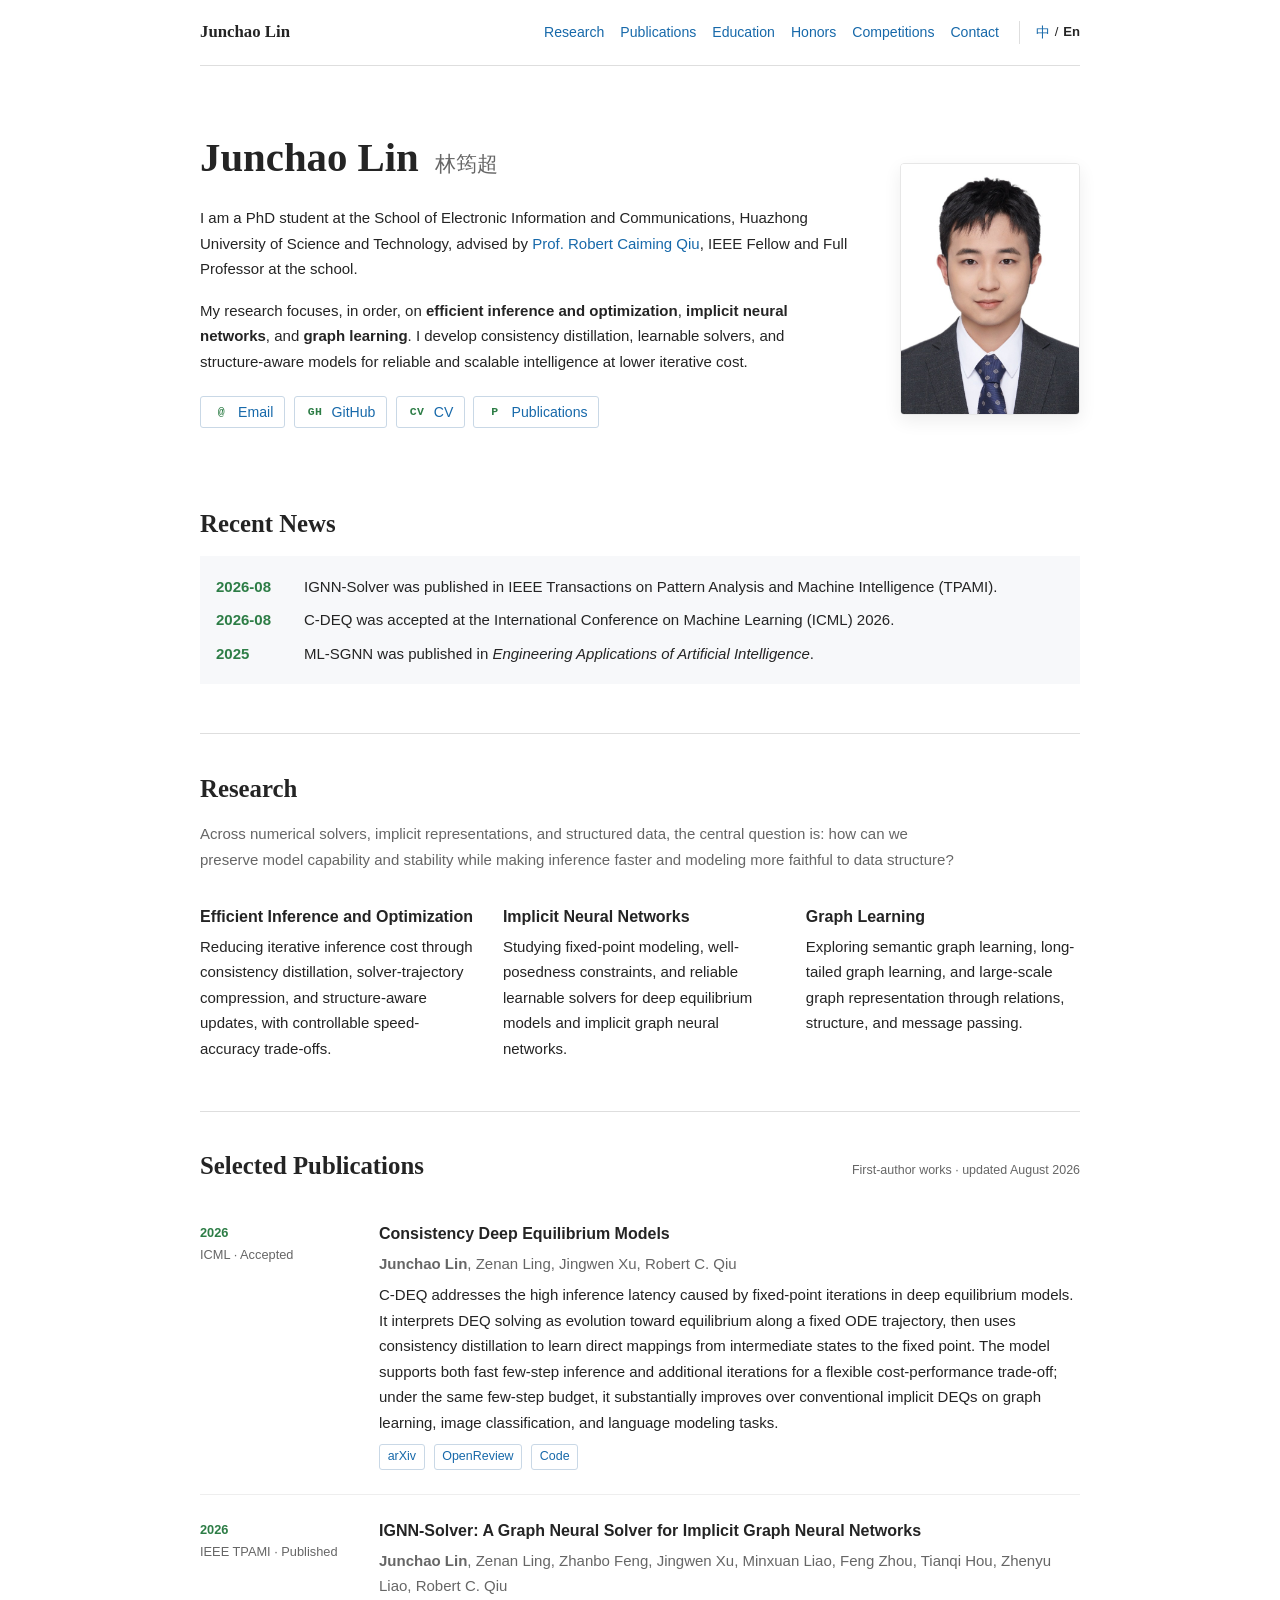
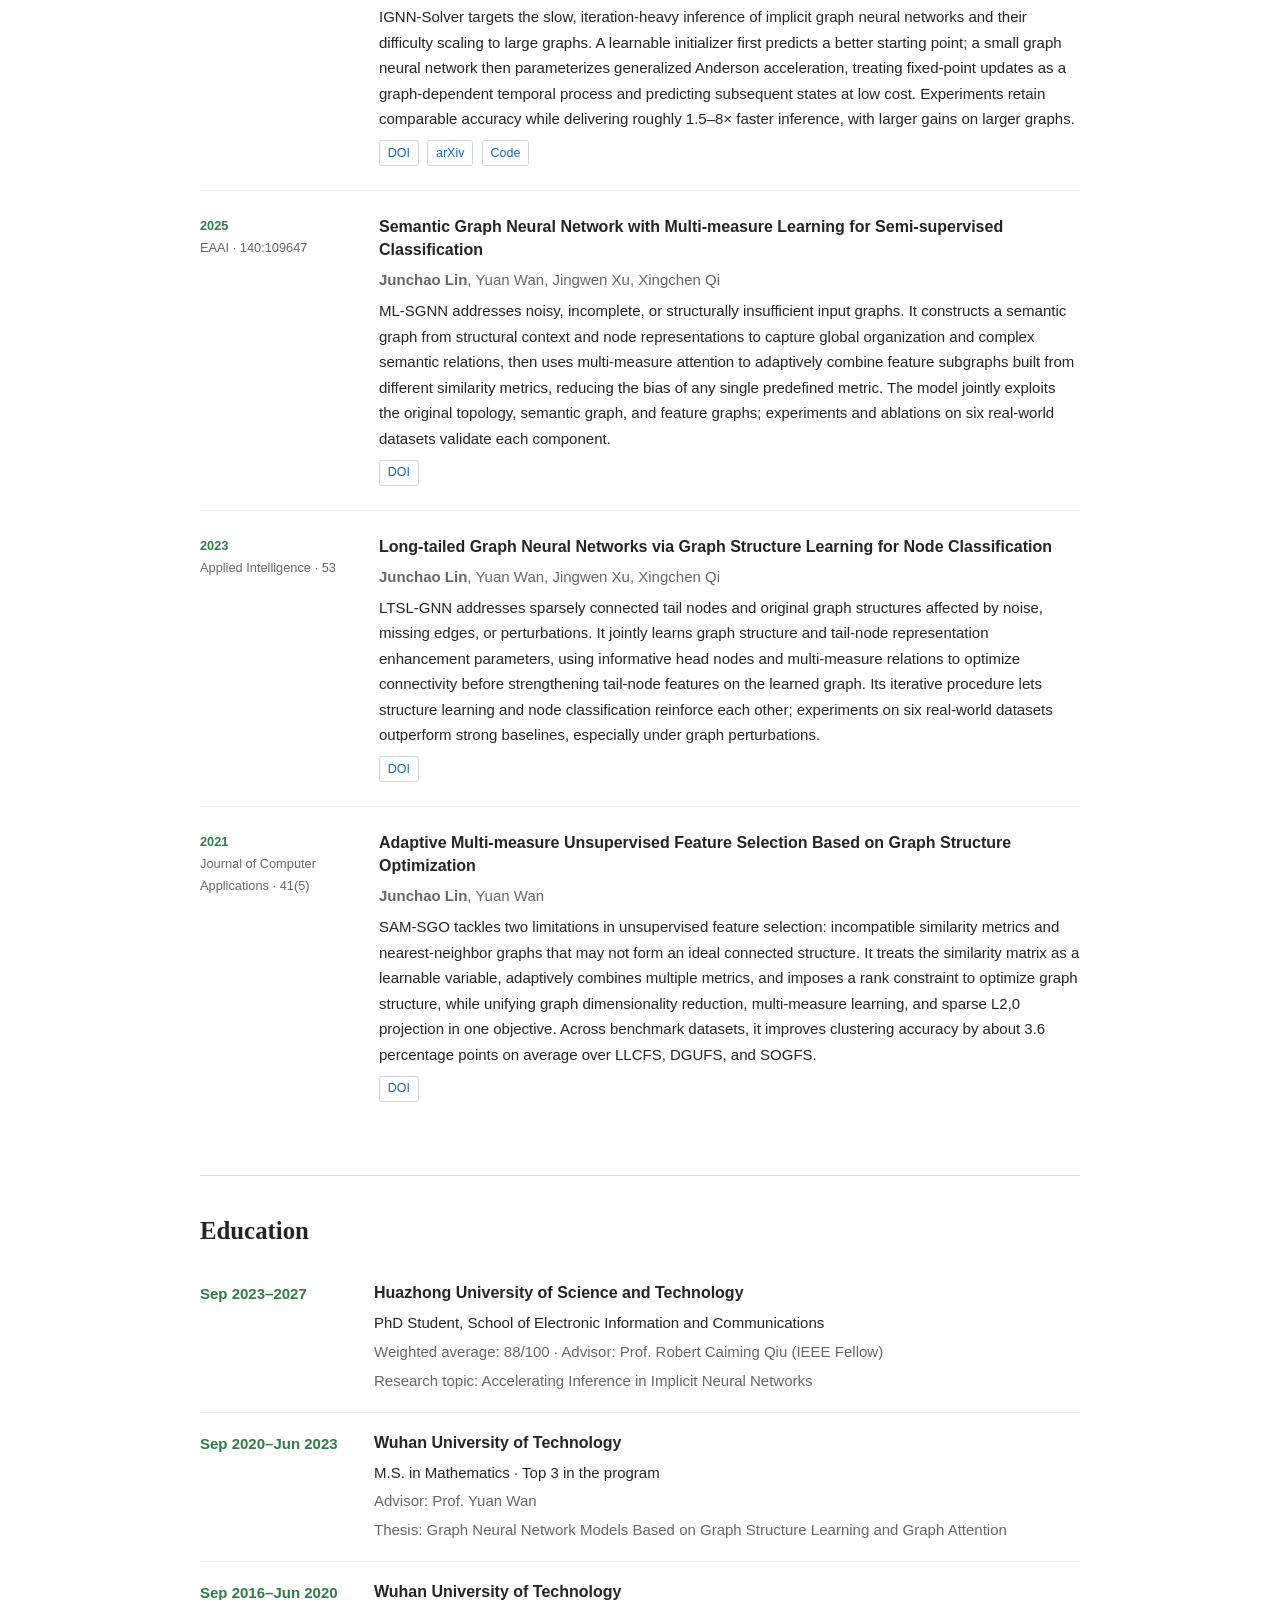
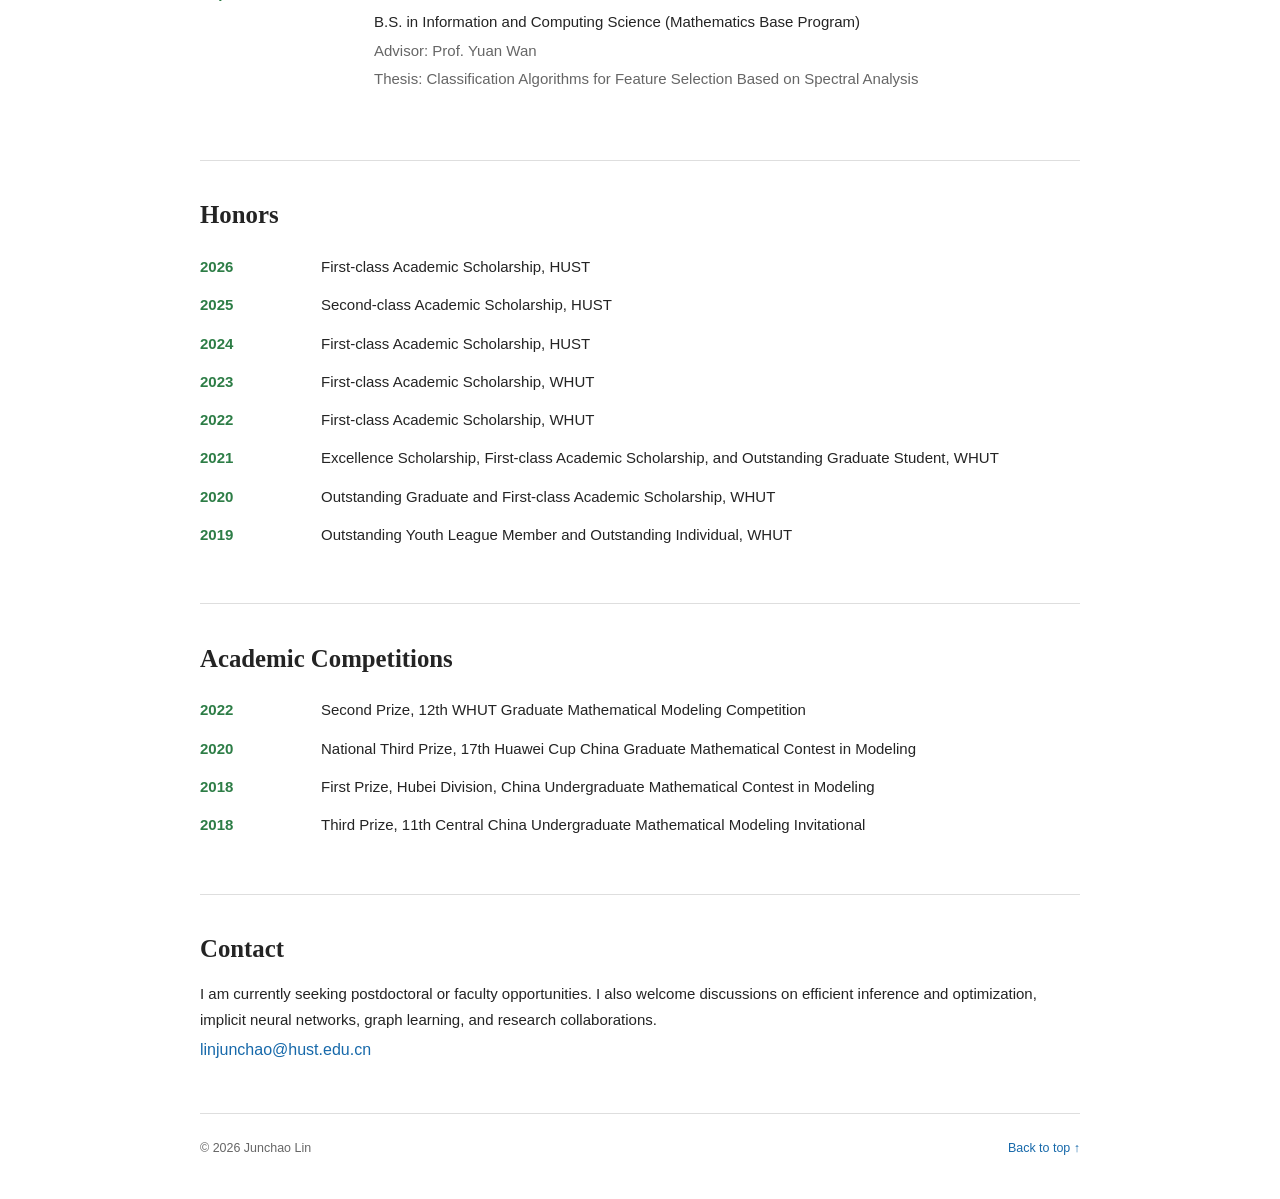
==== commit 97c0d027: "Add stable CV homepage entry point" ====
--- a/en/index.html
+++ b/en/index.html
@@ -41,6 +41,7 @@
         <p class="profile-links">
           <a href="mailto:linjunchao@hust.edu.cn"><span class="link-chip-icon" aria-hidden="true">@</span><span>Email</span></a>
           <a href="https://github.com/landrarwolf" target="_blank" rel="noopener noreferrer"><span class="link-chip-icon" aria-hidden="true">GH</span><span>GitHub</span></a>
+          <a href="/cv/"><span class="link-chip-icon" aria-hidden="true">CV</span><span>CV</span></a>
           <a href="#publications"><span class="link-chip-icon" aria-hidden="true">P</span><span>Publications</span></a>
         </p>
       </div>
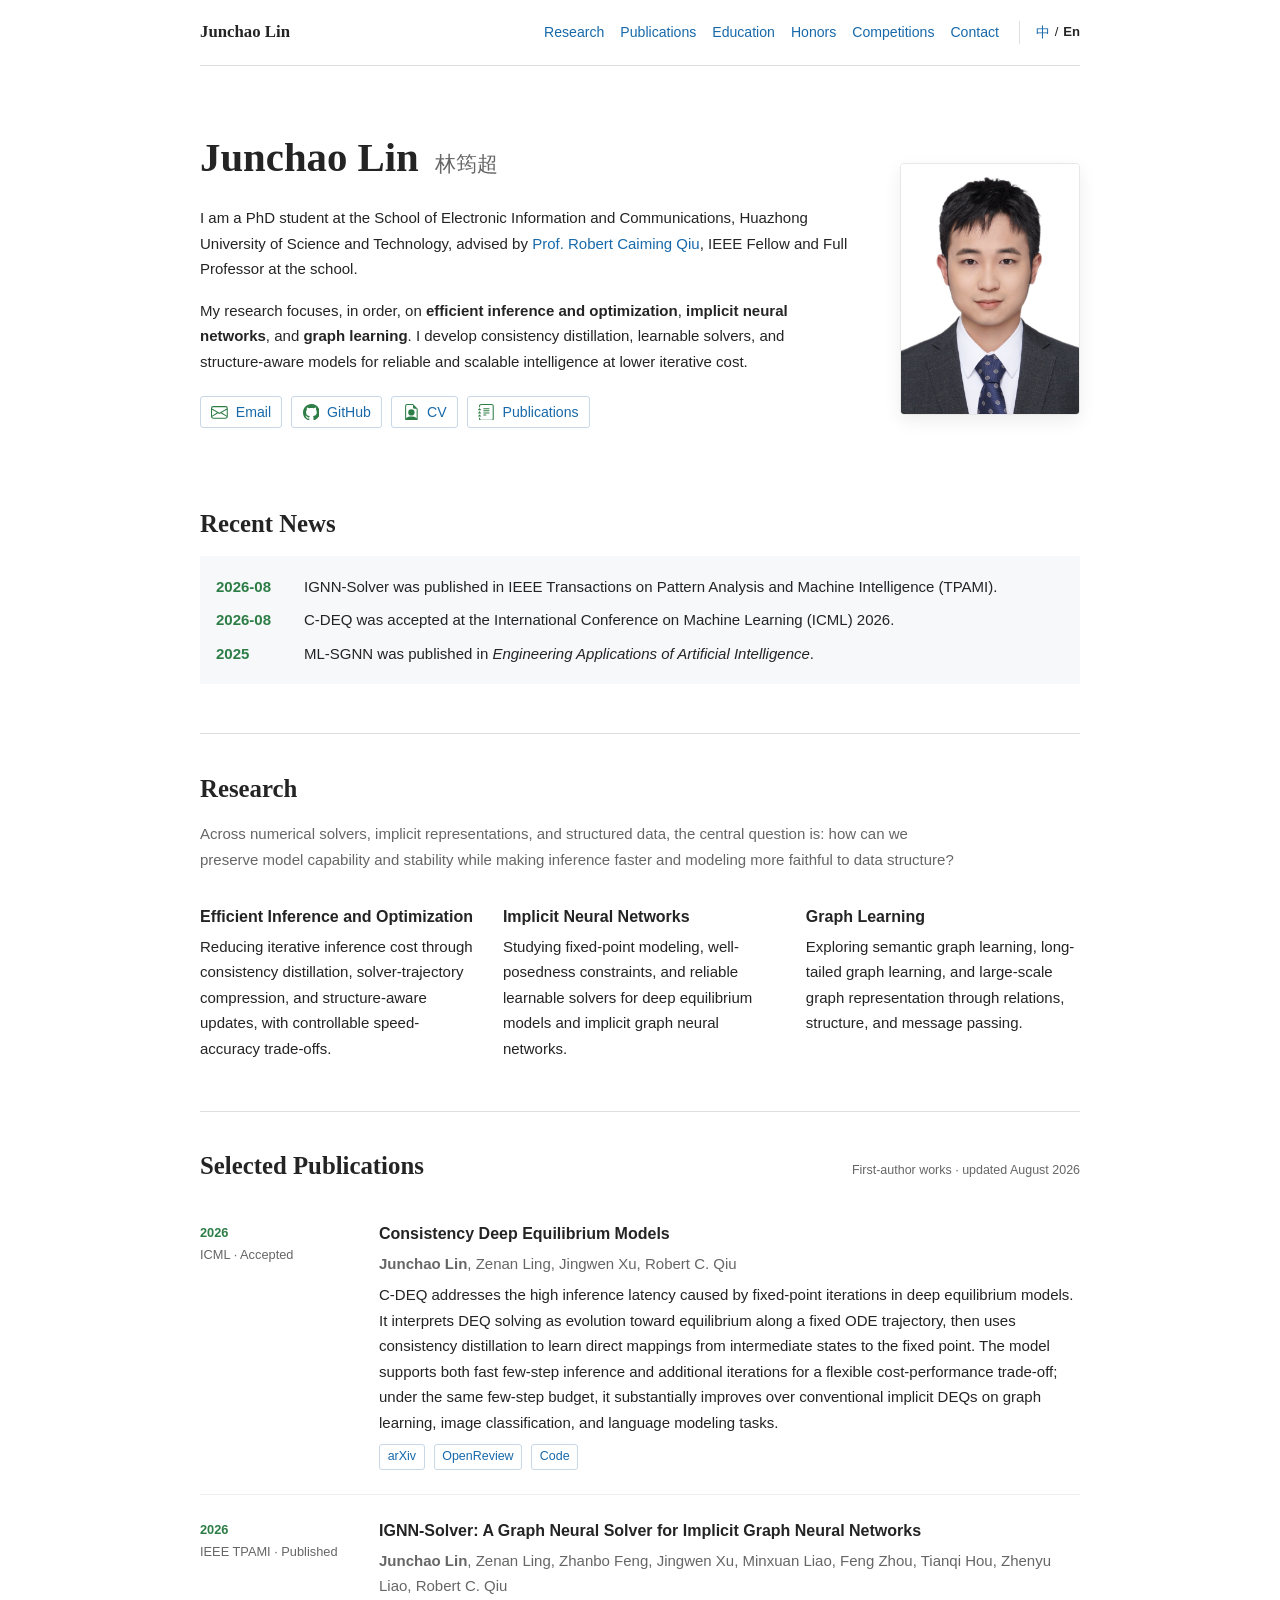
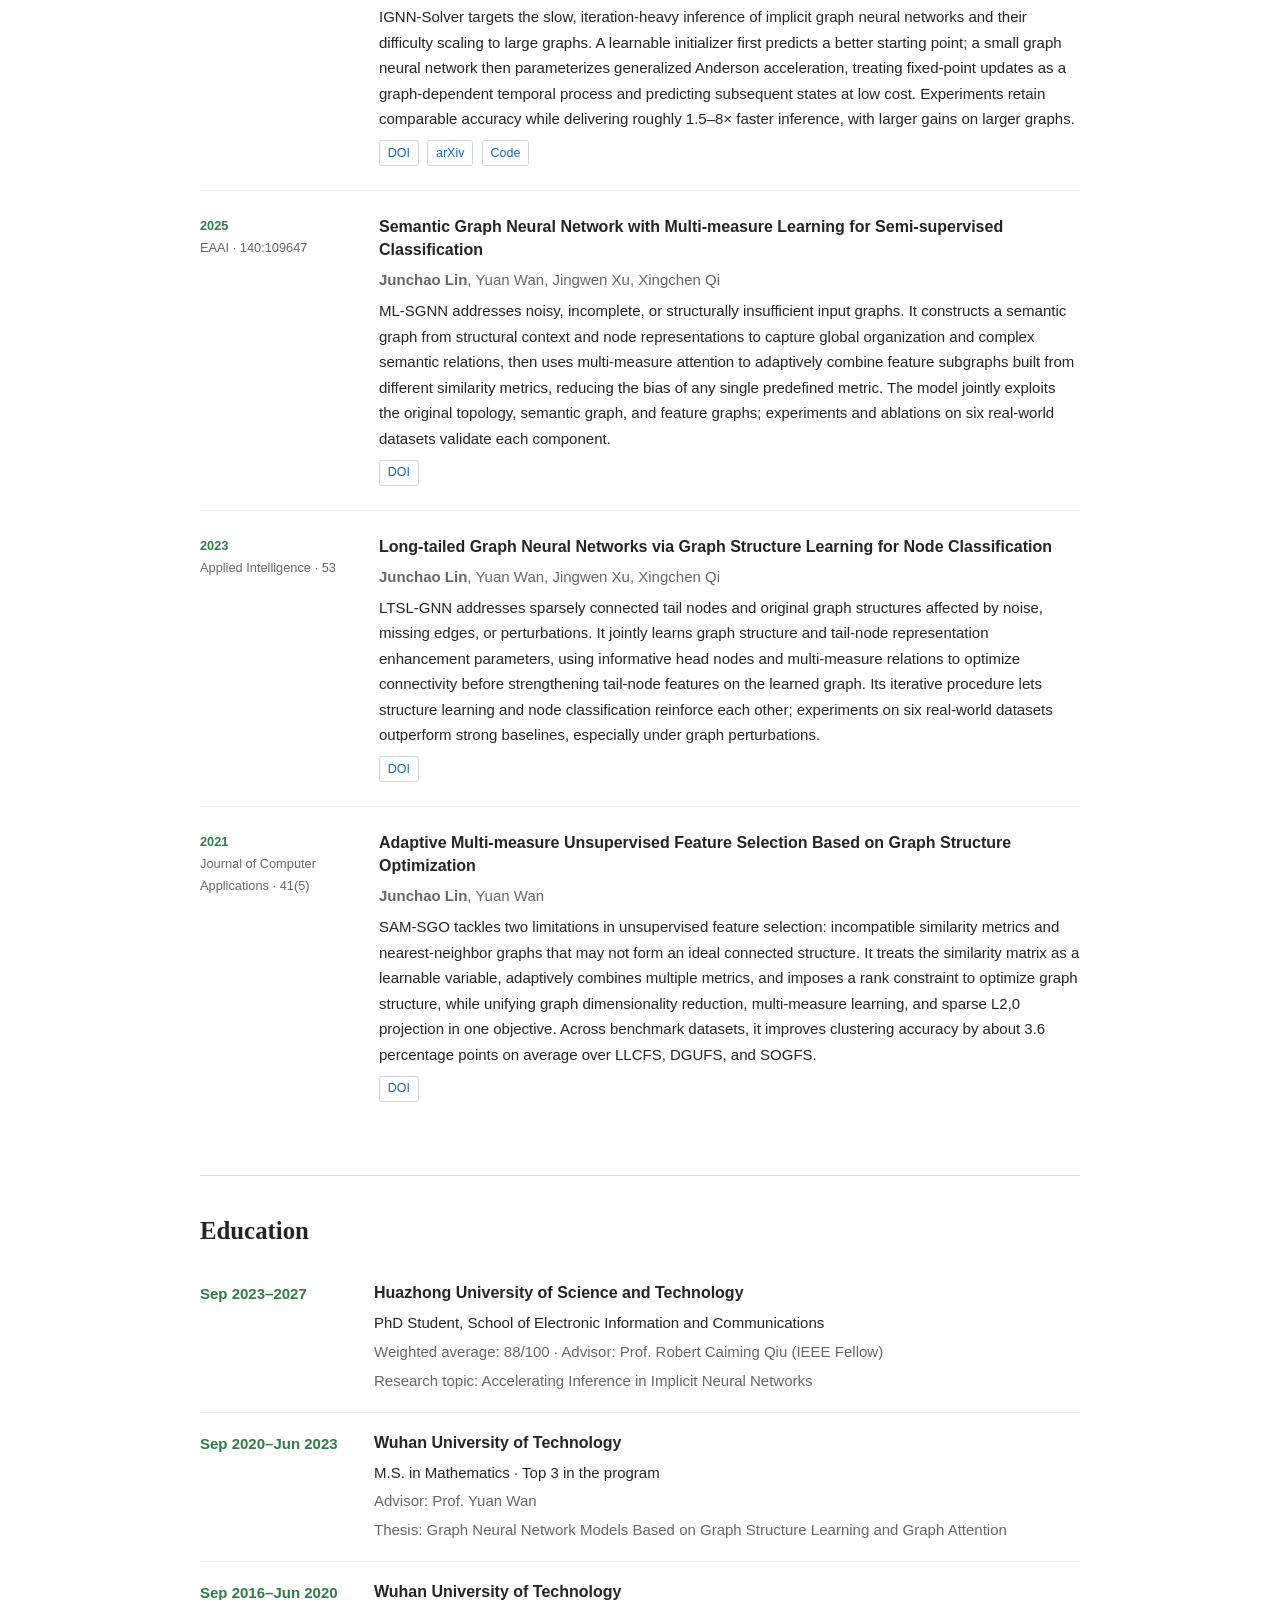
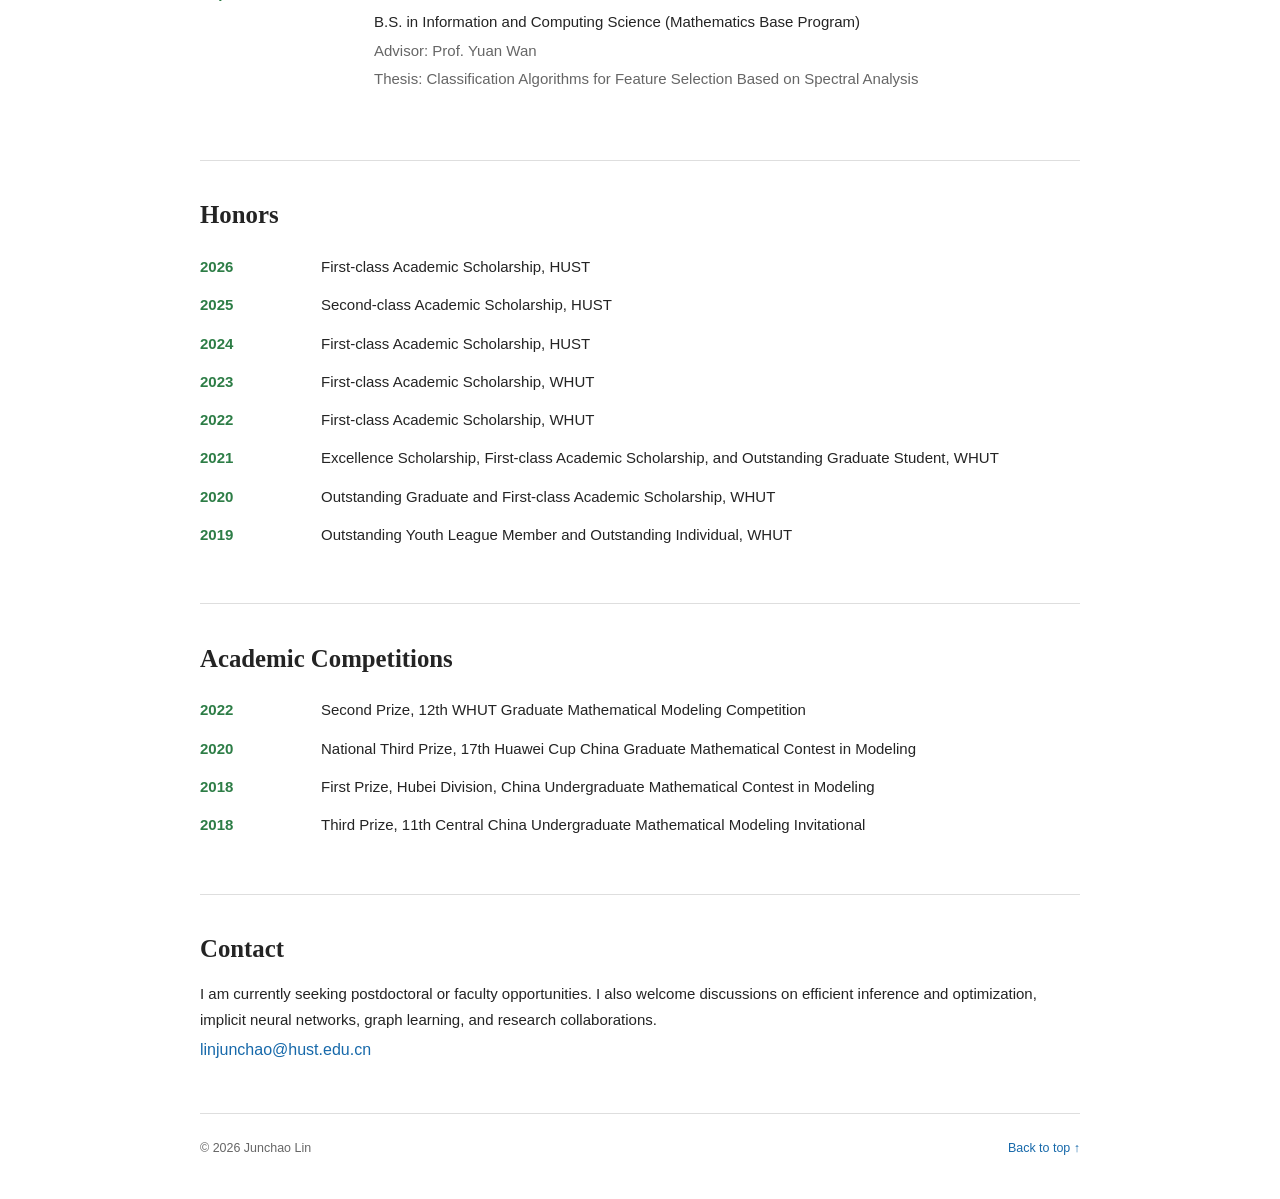
==== commit 096d0c92: "Refresh homepage profile icons" ====
--- a/en/index.html
+++ b/en/index.html
@@ -38,11 +38,12 @@
         <h1>Junchao Lin <span>林筠超</span></h1>
         <p>I am a PhD student at the School of Electronic Information and Communications, Huazhong University of Science and Technology, advised by <a href="https://scholar.google.com/citations?user=guis_PcAAAAJ&amp;hl=en" target="_blank" rel="noopener noreferrer">Prof. Robert Caiming Qiu</a>, IEEE Fellow and Full Professor at the school.</p>
         <p>My research focuses, in order, on <strong>efficient inference and optimization</strong>, <strong>implicit neural networks</strong>, and <strong>graph learning</strong>. I develop consistency distillation, learnable solvers, and structure-aware models for reliable and scalable intelligence at lower iterative cost.</p>
+        <!-- Inline SVGs: Bootstrap Icons v1.13.1 and Primer Octicons v19.18.0; see README for licenses. -->
         <p class="profile-links">
-          <a href="mailto:linjunchao@hust.edu.cn"><span class="link-chip-icon" aria-hidden="true">@</span><span>Email</span></a>
-          <a href="https://github.com/landrarwolf" target="_blank" rel="noopener noreferrer"><span class="link-chip-icon" aria-hidden="true">GH</span><span>GitHub</span></a>
-          <a href="/cv/"><span class="link-chip-icon" aria-hidden="true">CV</span><span>CV</span></a>
-          <a href="#publications"><span class="link-chip-icon" aria-hidden="true">P</span><span>Publications</span></a>
+          <a href="mailto:linjunchao@hust.edu.cn"><svg class="link-chip-icon" xmlns="http://www.w3.org/2000/svg" viewBox="0 0 16 16" aria-hidden="true" focusable="false"><path d="M0 4a2 2 0 0 1 2-2h12a2 2 0 0 1 2 2v8a2 2 0 0 1-2 2H2a2 2 0 0 1-2-2zm2-1a1 1 0 0 0-1 1v.217l7 4.2 7-4.2V4a1 1 0 0 0-1-1zm13 2.383-4.708 2.825L15 11.105zm-.034 6.876-5.64-3.471L8 9.583l-1.326-.795-5.64 3.47A1 1 0 0 0 2 13h12a1 1 0 0 0 .966-.741M1 11.105l4.708-2.897L1 5.383z" fill="currentColor"/></svg><span>Email</span></a>
+          <a href="https://github.com/landrarwolf" target="_blank" rel="noopener noreferrer"><svg class="link-chip-icon" xmlns="http://www.w3.org/2000/svg" viewBox="0 0 16 16" aria-hidden="true" focusable="false"><path d="M8 0c4.42 0 8 3.58 8 8a8.013 8.013 0 0 1-5.45 7.59c-.4.08-.55-.17-.55-.38 0-.27.01-1.13.01-2.2 0-.75-.25-1.23-.54-1.48 1.78-.2 3.65-.88 3.65-3.95 0-.88-.31-1.59-.82-2.15.08-.2.36-1.02-.08-2.12 0 0-.67-.22-2.2.82-.64-.18-1.32-.27-2-.27-.68 0-1.36.09-2 .27-1.53-1.03-2.2-.82-2.2-.82-.44 1.1-.16 1.92-.08 2.12-.51.56-.82 1.28-.82 2.15 0 3.06 1.86 3.75 3.64 3.95-.23.2-.44.55-.51 1.07-.46.21-1.61.55-2.33-.66-.15-.24-.6-.83-1.23-.82-.67.01-.27.38.01.53.34.19.73.9.82 1.13.16.45.68 1.31 2.69.94 0 .67.01 1.3.01 1.49 0 .21-.15.45-.55.38A7.995 7.995 0 0 1 0 8c0-4.42 3.58-8 8-8Z" fill="currentColor"/></svg><span>GitHub</span></a>
+          <a href="/cv/"><svg class="link-chip-icon" xmlns="http://www.w3.org/2000/svg" viewBox="0 0 16 16" aria-hidden="true" focusable="false"><path d="M11 8a3 3 0 1 1-6 0 3 3 0 0 1 6 0" fill="currentColor"/><path d="M14 14V4.5L9.5 0H4a2 2 0 0 0-2 2v12a2 2 0 0 0 2 2h8a2 2 0 0 0 2-2M9.5 3A1.5 1.5 0 0 0 11 4.5h2v9.255S12 12 8 12s-5 1.755-5 1.755V2a1 1 0 0 1 1-1h5.5z" fill="currentColor"/></svg><span>CV</span></a>
+          <a href="#publications"><svg class="link-chip-icon" xmlns="http://www.w3.org/2000/svg" viewBox="0 0 16 16" aria-hidden="true" focusable="false"><path d="M5 10.5a.5.5 0 0 1 .5-.5h2a.5.5 0 0 1 0 1h-2a.5.5 0 0 1-.5-.5m0-2a.5.5 0 0 1 .5-.5h5a.5.5 0 0 1 0 1h-5a.5.5 0 0 1-.5-.5m0-2a.5.5 0 0 1 .5-.5h5a.5.5 0 0 1 0 1h-5a.5.5 0 0 1-.5-.5m0-2a.5.5 0 0 1 .5-.5h5a.5.5 0 0 1 0 1h-5a.5.5 0 0 1-.5-.5" fill="currentColor"/><path d="M3 0h10a2 2 0 0 1 2 2v12a2 2 0 0 1-2 2H3a2 2 0 0 1-2-2v-1h1v1a1 1 0 0 0 1 1h10a1 1 0 0 0 1-1V2a1 1 0 0 0-1-1H3a1 1 0 0 0-1 1v1H1V2a2 2 0 0 1 2-2" fill="currentColor"/><path d="M1 5v-.5a.5.5 0 0 1 1 0V5h.5a.5.5 0 0 1 0 1h-2a.5.5 0 0 1 0-1zm0 3v-.5a.5.5 0 0 1 1 0V8h.5a.5.5 0 0 1 0 1h-2a.5.5 0 0 1 0-1zm0 3v-.5a.5.5 0 0 1 1 0v.5h.5a.5.5 0 0 1 0 1h-2a.5.5 0 0 1 0-1z" fill="currentColor"/></svg><span>Publications</span></a>
         </p>
       </div>
       <img class="portrait" src="/assets/portrait.jpg" width="592" height="830" alt="Portrait of Junchao Lin">
--- a/assets/style.css
+++ b/assets/style.css
@@ -98,7 +98,7 @@
 .profile-links a {
   display: inline-flex;
   align-items: center;
-  gap: .42rem;
+  gap: .48rem;
   min-height: 2rem;
   padding: .3rem .65rem;
   border: 1px solid #c9d8e6;
@@ -123,16 +123,12 @@
 }
 
 .link-chip-icon {
-  display: inline-flex;
-  min-width: 1.25rem;
-  align-items: center;
-  justify-content: center;
+  display: block;
+  width: 1.05rem;
+  height: 1.05rem;
+  flex: 0 0 auto;
   color: var(--accent);
-  font-family: "SFMono-Regular", Consolas, monospace;
-  font-size: .72rem;
-  font-weight: 700;
-  letter-spacing: .02em;
-  line-height: 1;
+  vertical-align: middle;
 }
 
 .portrait {
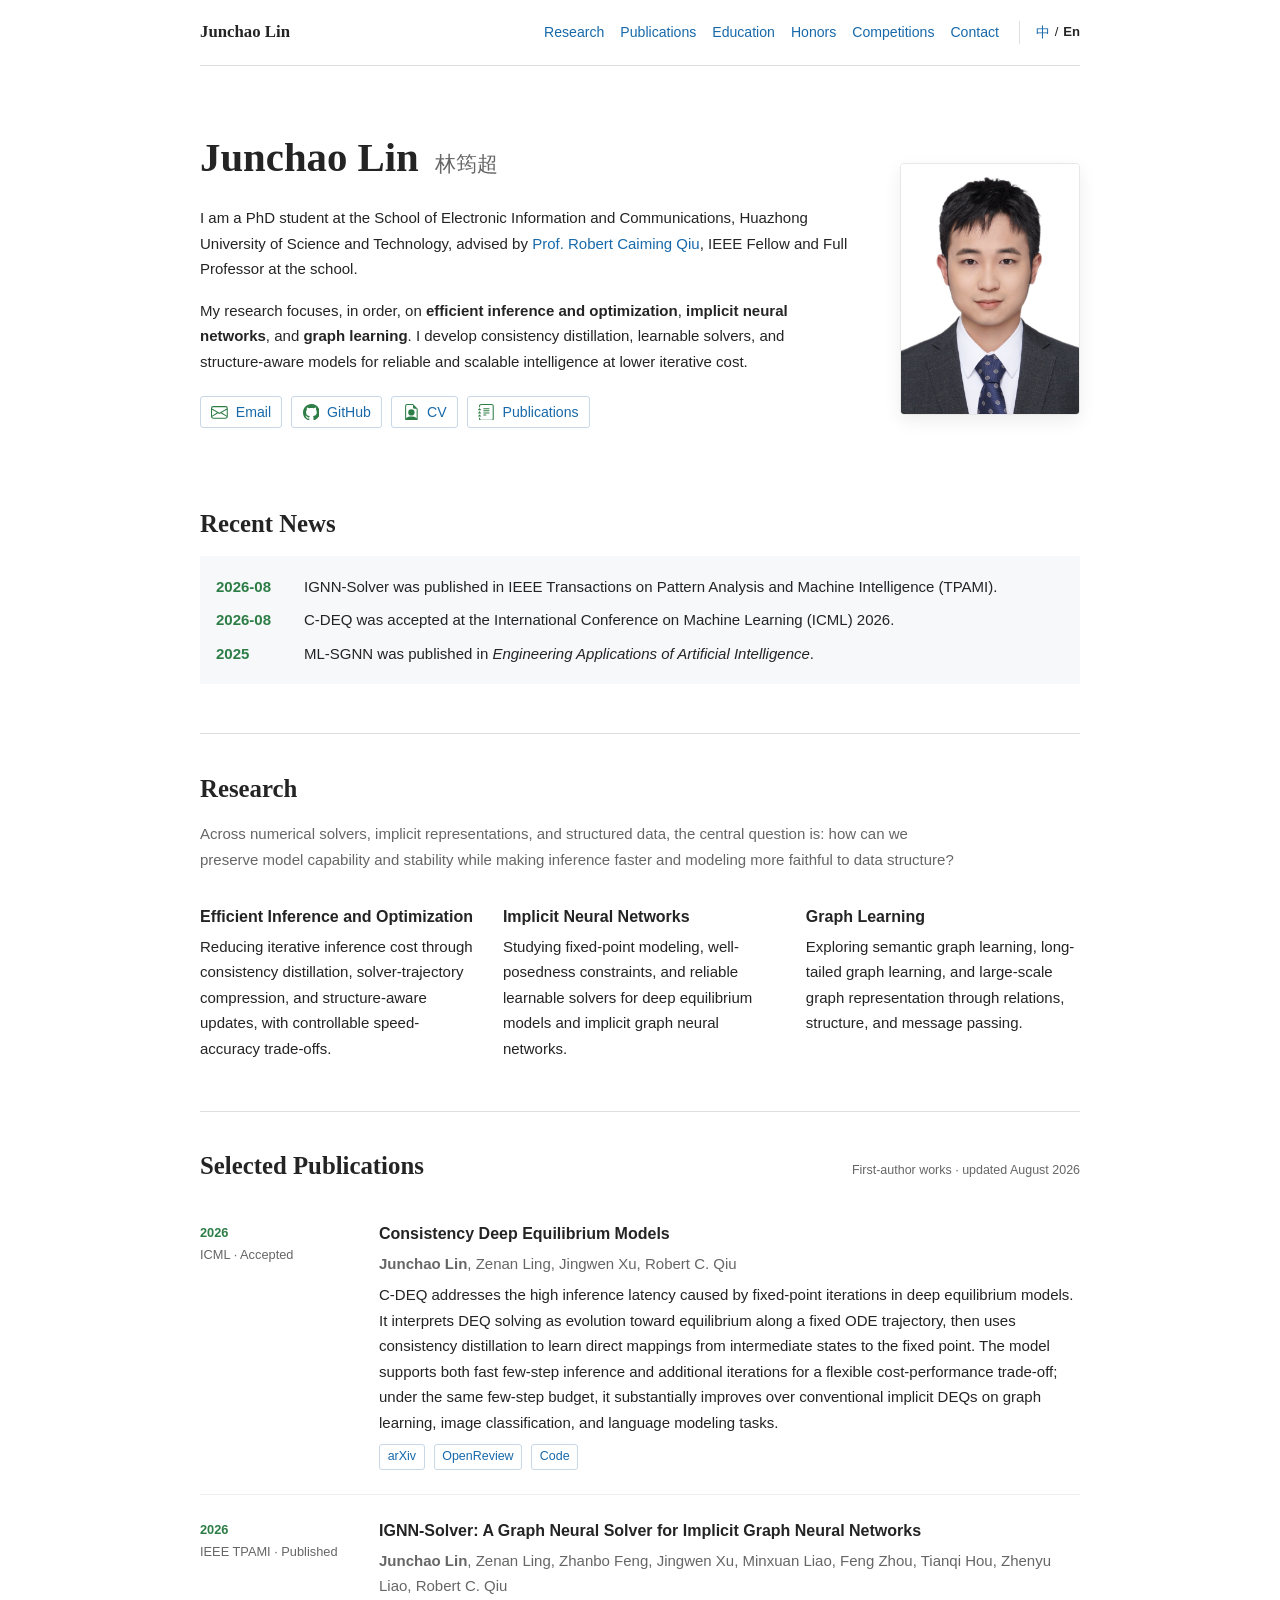
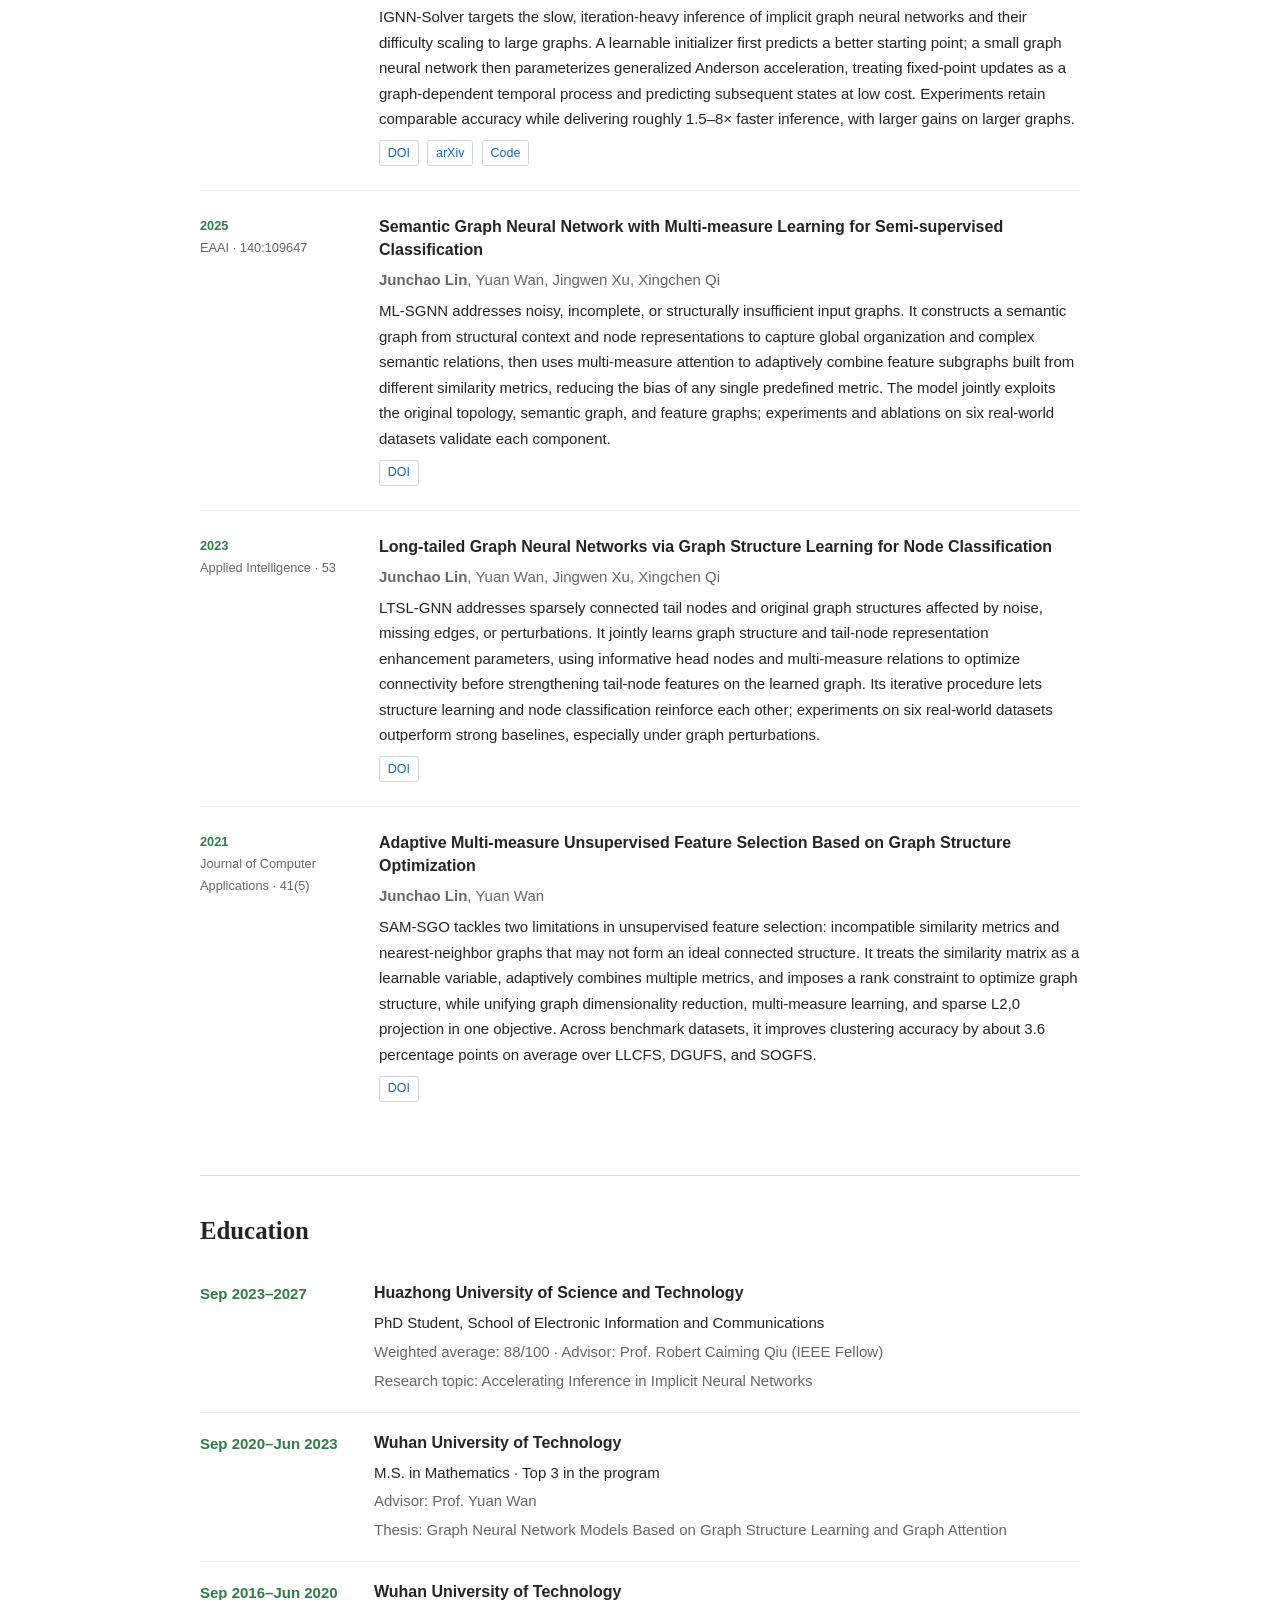
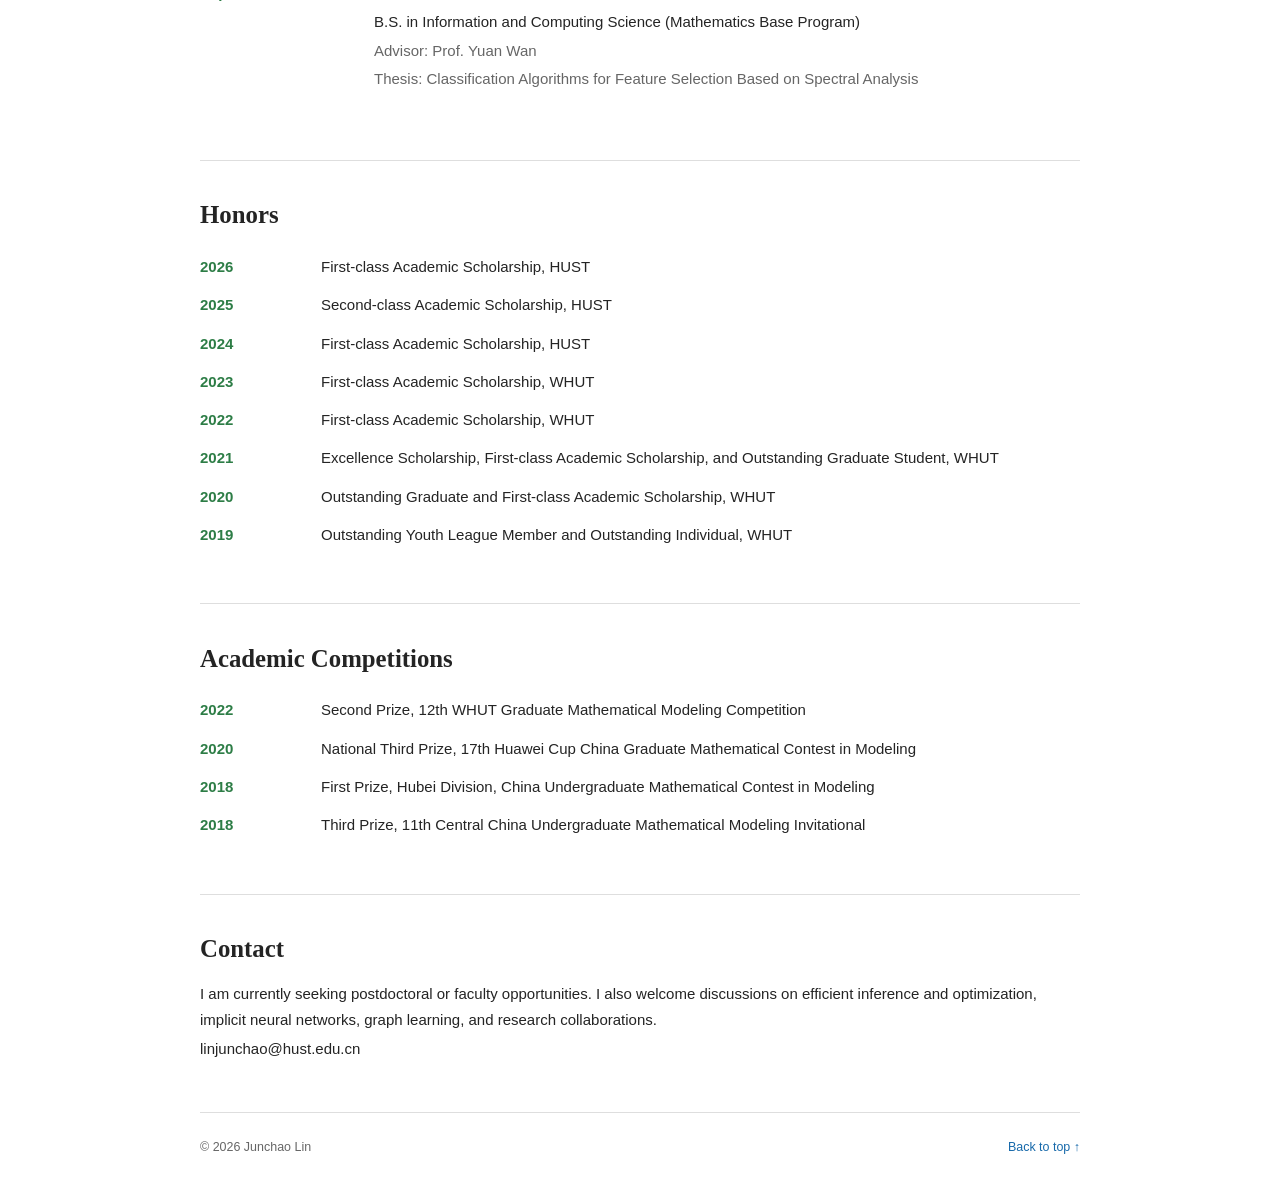
==== commit 06a0de29: "email" ====
--- a/en/index.html
+++ b/en/index.html
@@ -40,7 +40,7 @@
         <p>My research focuses, in order, on <strong>efficient inference and optimization</strong>, <strong>implicit neural networks</strong>, and <strong>graph learning</strong>. I develop consistency distillation, learnable solvers, and structure-aware models for reliable and scalable intelligence at lower iterative cost.</p>
         <!-- Inline SVGs: Bootstrap Icons v1.13.1 and Primer Octicons v19.18.0; see README for licenses. -->
         <p class="profile-links">
-          <a href="mailto:linjunchao@hust.edu.cn"><svg class="link-chip-icon" xmlns="http://www.w3.org/2000/svg" viewBox="0 0 16 16" aria-hidden="true" focusable="false"><path d="M0 4a2 2 0 0 1 2-2h12a2 2 0 0 1 2 2v8a2 2 0 0 1-2 2H2a2 2 0 0 1-2-2zm2-1a1 1 0 0 0-1 1v.217l7 4.2 7-4.2V4a1 1 0 0 0-1-1zm13 2.383-4.708 2.825L15 11.105zm-.034 6.876-5.64-3.471L8 9.583l-1.326-.795-5.64 3.47A1 1 0 0 0 2 13h12a1 1 0 0 0 .966-.741M1 11.105l4.708-2.897L1 5.383z" fill="currentColor"/></svg><span>Email</span></a>
+          <a href="#contact"><svg class="link-chip-icon" xmlns="http://www.w3.org/2000/svg" viewBox="0 0 16 16" aria-hidden="true" focusable="false"><path d="M0 4a2 2 0 0 1 2-2h12a2 2 0 0 1 2 2v8a2 2 0 0 1-2 2H2a2 2 0 0 1-2-2zm2-1a1 1 0 0 0-1 1v.217l7 4.2 7-4.2V4a1 1 0 0 0-1-1zm13 2.383-4.708 2.825L15 11.105zm-.034 6.876-5.64-3.471L8 9.583l-1.326-.795-5.64 3.47A1 1 0 0 0 2 13h12a1 1 0 0 0 .966-.741M1 11.105l4.708-2.897L1 5.383z" fill="currentColor"/></svg><span>Email</span></a>
           <a href="https://github.com/landrarwolf" target="_blank" rel="noopener noreferrer"><svg class="link-chip-icon" xmlns="http://www.w3.org/2000/svg" viewBox="0 0 16 16" aria-hidden="true" focusable="false"><path d="M8 0c4.42 0 8 3.58 8 8a8.013 8.013 0 0 1-5.45 7.59c-.4.08-.55-.17-.55-.38 0-.27.01-1.13.01-2.2 0-.75-.25-1.23-.54-1.48 1.78-.2 3.65-.88 3.65-3.95 0-.88-.31-1.59-.82-2.15.08-.2.36-1.02-.08-2.12 0 0-.67-.22-2.2.82-.64-.18-1.32-.27-2-.27-.68 0-1.36.09-2 .27-1.53-1.03-2.2-.82-2.2-.82-.44 1.1-.16 1.92-.08 2.12-.51.56-.82 1.28-.82 2.15 0 3.06 1.86 3.75 3.64 3.95-.23.2-.44.55-.51 1.07-.46.21-1.61.55-2.33-.66-.15-.24-.6-.83-1.23-.82-.67.01-.27.38.01.53.34.19.73.9.82 1.13.16.45.68 1.31 2.69.94 0 .67.01 1.3.01 1.49 0 .21-.15.45-.55.38A7.995 7.995 0 0 1 0 8c0-4.42 3.58-8 8-8Z" fill="currentColor"/></svg><span>GitHub</span></a>
           <a href="/cv/"><svg class="link-chip-icon" xmlns="http://www.w3.org/2000/svg" viewBox="0 0 16 16" aria-hidden="true" focusable="false"><path d="M11 8a3 3 0 1 1-6 0 3 3 0 0 1 6 0" fill="currentColor"/><path d="M14 14V4.5L9.5 0H4a2 2 0 0 0-2 2v12a2 2 0 0 0 2 2h8a2 2 0 0 0 2-2M9.5 3A1.5 1.5 0 0 0 11 4.5h2v9.255S12 12 8 12s-5 1.755-5 1.755V2a1 1 0 0 1 1-1h5.5z" fill="currentColor"/></svg><span>CV</span></a>
           <a href="#publications"><svg class="link-chip-icon" xmlns="http://www.w3.org/2000/svg" viewBox="0 0 16 16" aria-hidden="true" focusable="false"><path d="M5 10.5a.5.5 0 0 1 .5-.5h2a.5.5 0 0 1 0 1h-2a.5.5 0 0 1-.5-.5m0-2a.5.5 0 0 1 .5-.5h5a.5.5 0 0 1 0 1h-5a.5.5 0 0 1-.5-.5m0-2a.5.5 0 0 1 .5-.5h5a.5.5 0 0 1 0 1h-5a.5.5 0 0 1-.5-.5m0-2a.5.5 0 0 1 .5-.5h5a.5.5 0 0 1 0 1h-5a.5.5 0 0 1-.5-.5" fill="currentColor"/><path d="M3 0h10a2 2 0 0 1 2 2v12a2 2 0 0 1-2 2H3a2 2 0 0 1-2-2v-1h1v1a1 1 0 0 0 1 1h10a1 1 0 0 0 1-1V2a1 1 0 0 0-1-1H3a1 1 0 0 0-1 1v1H1V2a2 2 0 0 1 2-2" fill="currentColor"/><path d="M1 5v-.5a.5.5 0 0 1 1 0V5h.5a.5.5 0 0 1 0 1h-2a.5.5 0 0 1 0-1zm0 3v-.5a.5.5 0 0 1 1 0V8h.5a.5.5 0 0 1 0 1h-2a.5.5 0 0 1 0-1zm0 3v-.5a.5.5 0 0 1 1 0v.5h.5a.5.5 0 0 1 0 1h-2a.5.5 0 0 1 0-1z" fill="currentColor"/></svg><span>Publications</span></a>
@@ -191,10 +191,16 @@
     <section class="section contact" id="contact">
       <h2>Contact</h2>
       <p>I am currently seeking postdoctoral or faculty opportunities. I also welcome discussions on efficient inference and optimization, implicit neural networks, graph learning, and research collaborations.</p>
-      <a href="mailto:linjunchao@hust.edu.cn">linjunchao@hust.edu.cn</a>
+      <span id="email"></span>
     </section>
   </main>
 
   <footer><span>© 2026 Junchao Lin</span><a href="#top">Back to top ↑</a></footer>
+  <script>
+    const user = "linjunchao";
+    const domain = "hust.edu.cn";
+    const email = `${user}@${domain}`;
+    document.getElementById("email").textContent = email;
+  </script>
 </body>
 </html>
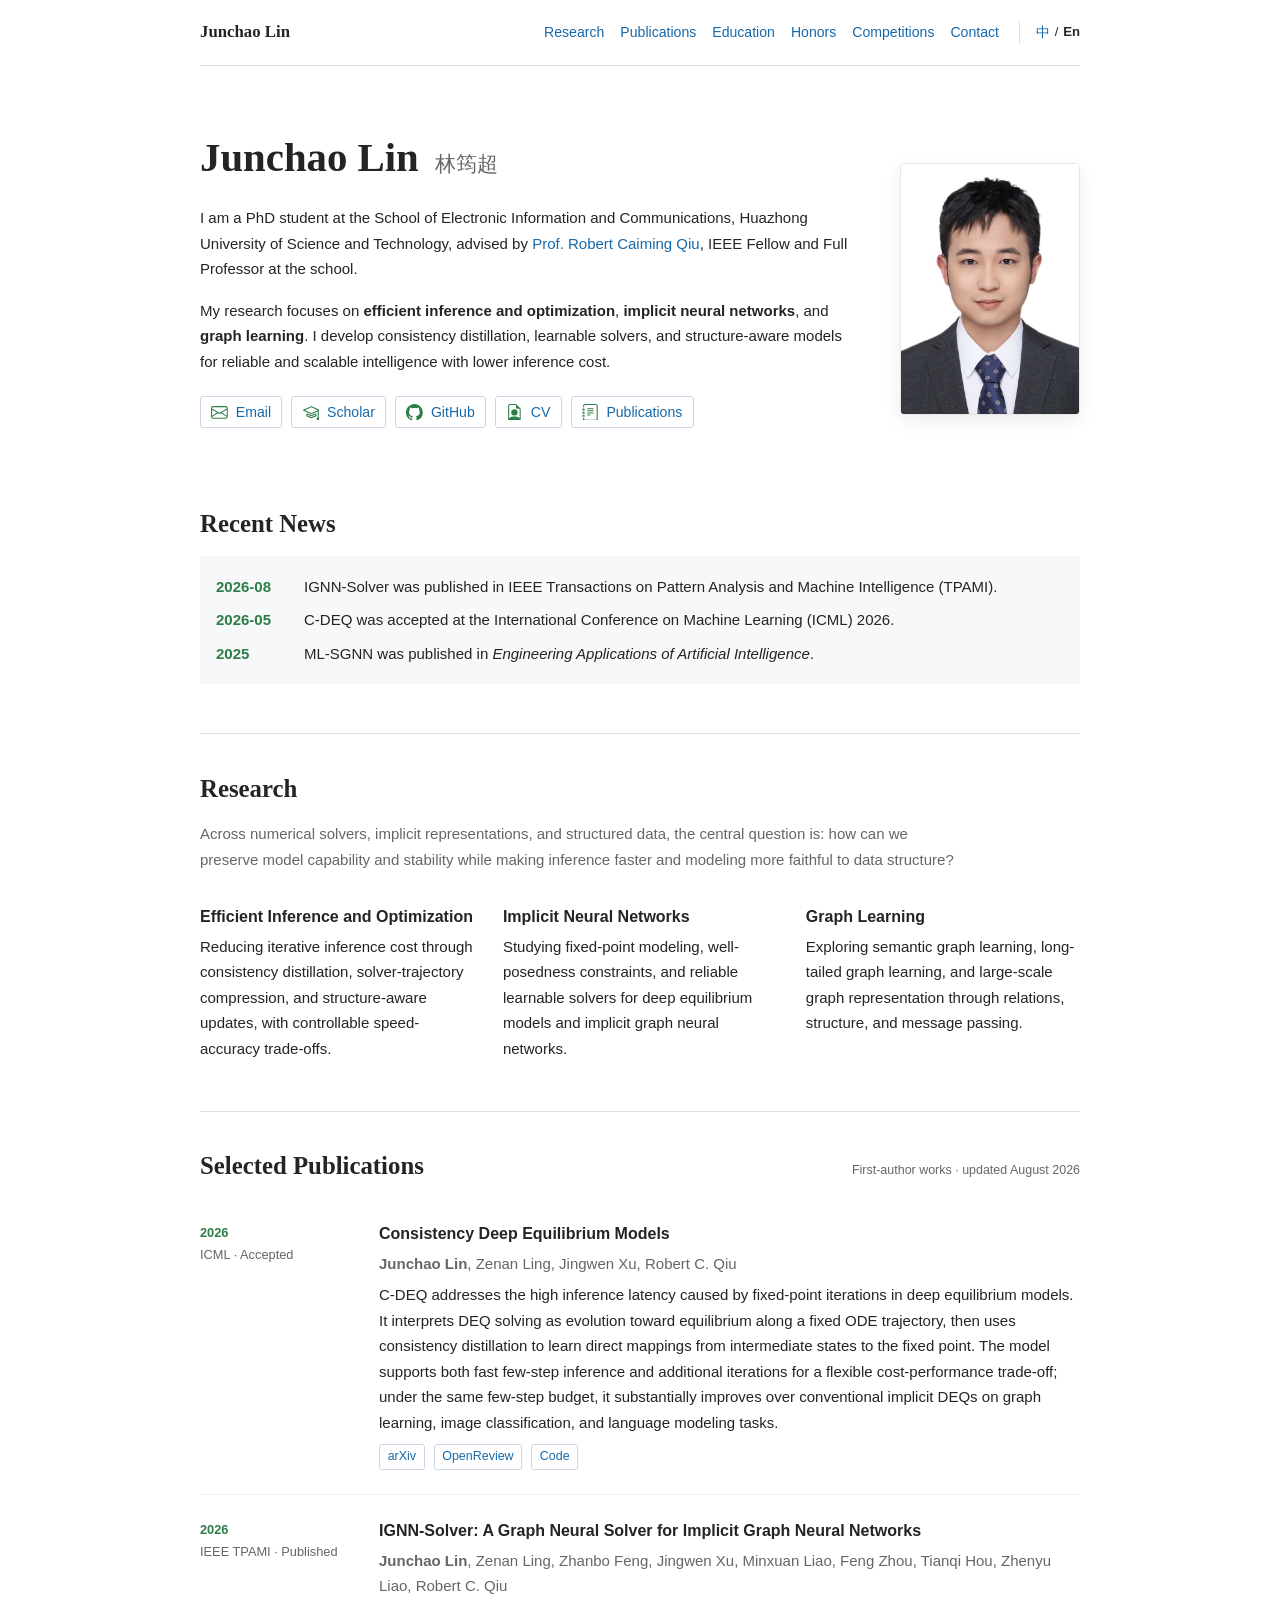
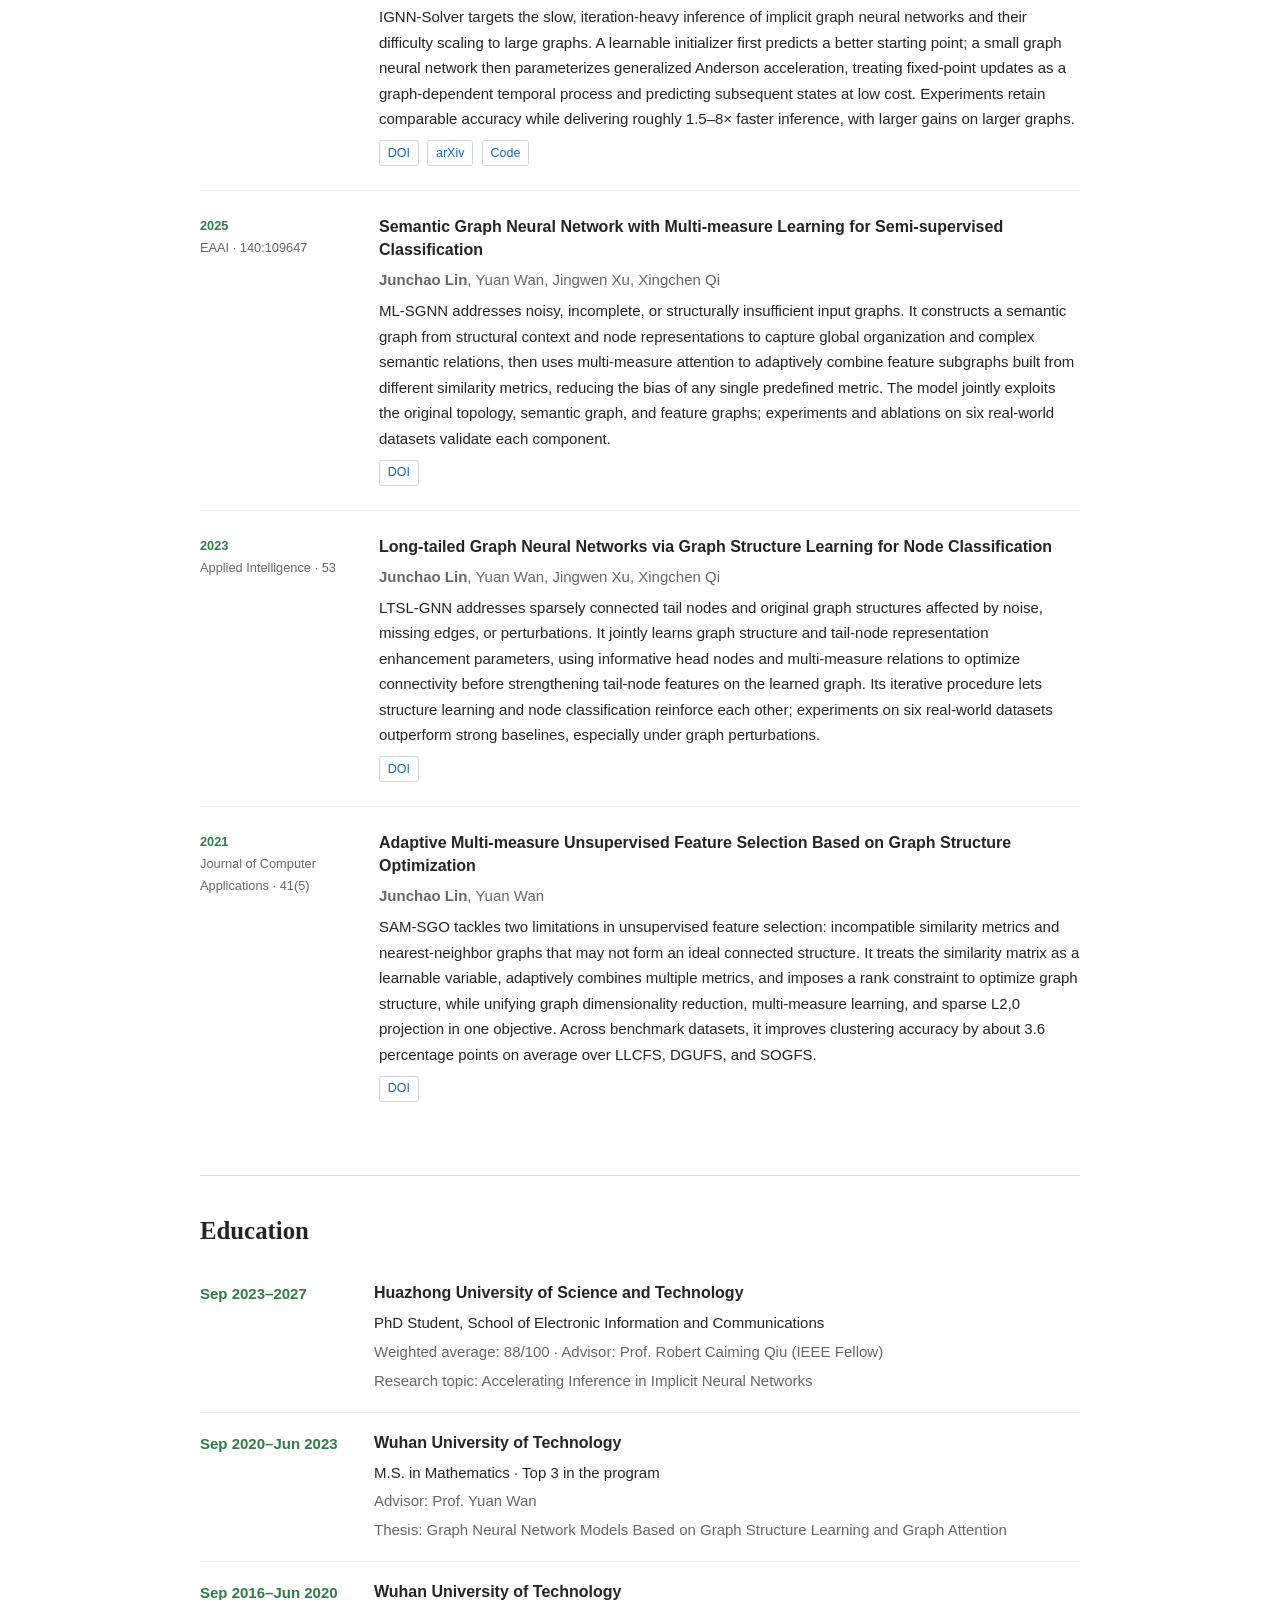
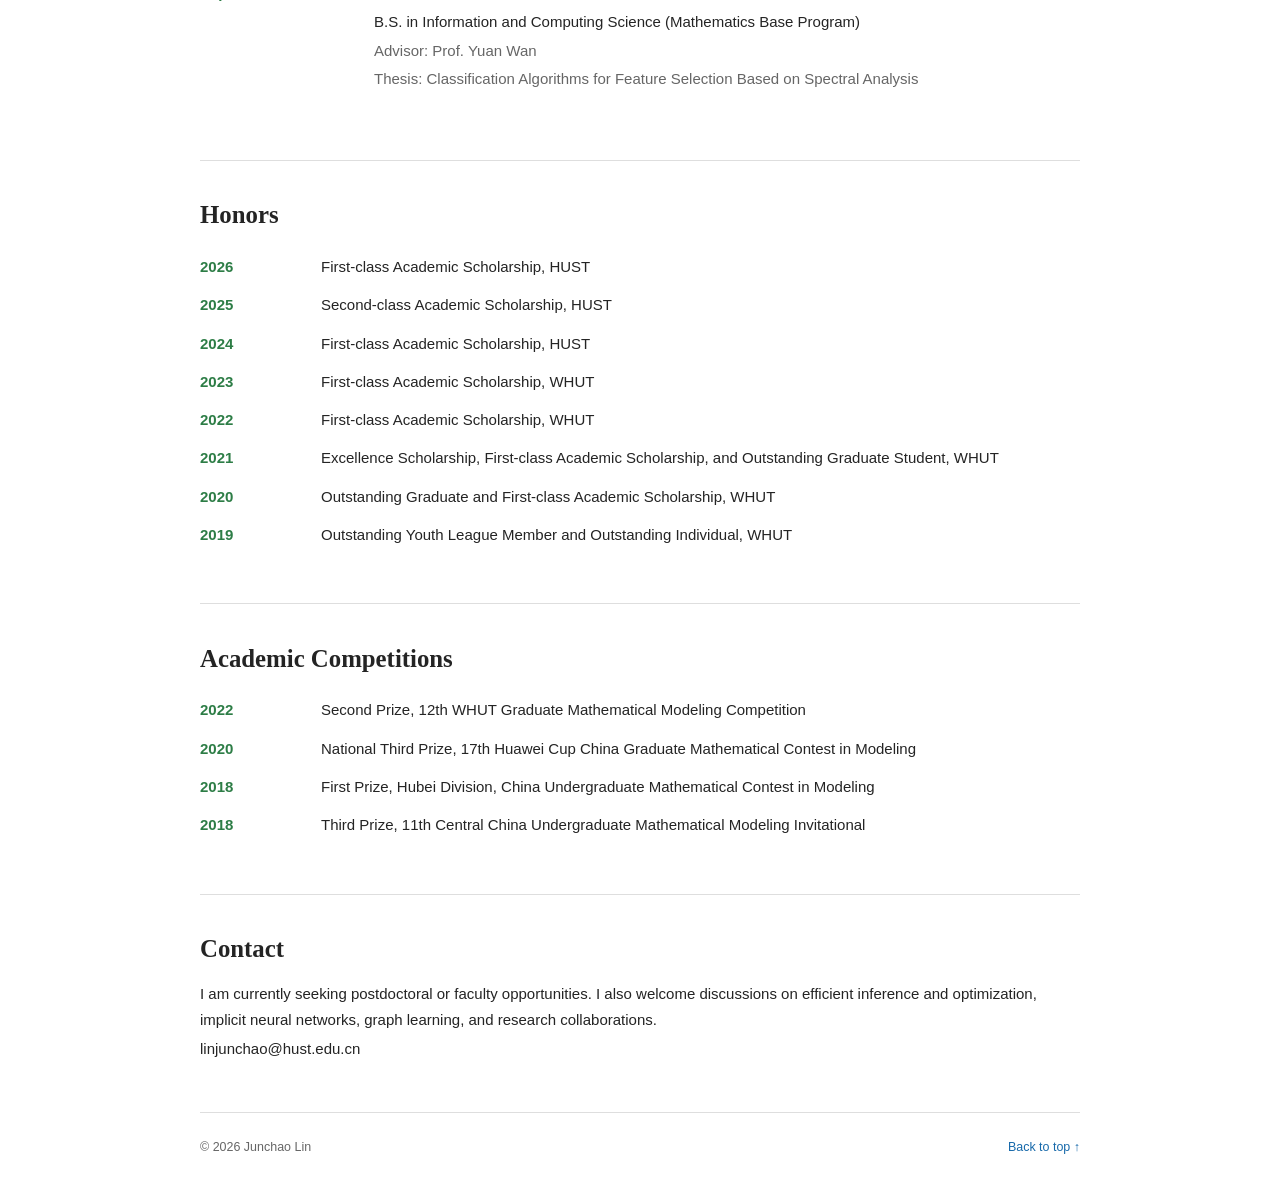
==== commit 1178aeba: "Refine homepage profile and add Scholar link" ====
--- a/en/index.html
+++ b/en/index.html
@@ -37,10 +37,11 @@
       <div class="hero-copy">
         <h1>Junchao Lin <span>林筠超</span></h1>
         <p>I am a PhD student at the School of Electronic Information and Communications, Huazhong University of Science and Technology, advised by <a href="https://scholar.google.com/citations?user=guis_PcAAAAJ&amp;hl=en" target="_blank" rel="noopener noreferrer">Prof. Robert Caiming Qiu</a>, IEEE Fellow and Full Professor at the school.</p>
-        <p>My research focuses, in order, on <strong>efficient inference and optimization</strong>, <strong>implicit neural networks</strong>, and <strong>graph learning</strong>. I develop consistency distillation, learnable solvers, and structure-aware models for reliable and scalable intelligence at lower iterative cost.</p>
+        <p>My research focuses on <strong>efficient inference and optimization</strong>, <strong>implicit neural networks</strong>, and <strong>graph learning</strong>. I develop consistency distillation, learnable solvers, and structure-aware models for reliable and scalable intelligence with lower inference cost.</p>
         <!-- Inline SVGs: Bootstrap Icons v1.13.1 and Primer Octicons v19.18.0; see README for licenses. -->
         <p class="profile-links">
           <a href="#contact"><svg class="link-chip-icon" xmlns="http://www.w3.org/2000/svg" viewBox="0 0 16 16" aria-hidden="true" focusable="false"><path d="M0 4a2 2 0 0 1 2-2h12a2 2 0 0 1 2 2v8a2 2 0 0 1-2 2H2a2 2 0 0 1-2-2zm2-1a1 1 0 0 0-1 1v.217l7 4.2 7-4.2V4a1 1 0 0 0-1-1zm13 2.383-4.708 2.825L15 11.105zm-.034 6.876-5.64-3.471L8 9.583l-1.326-.795-5.64 3.47A1 1 0 0 0 2 13h12a1 1 0 0 0 .966-.741M1 11.105l4.708-2.897L1 5.383z" fill="currentColor"/></svg><span>Email</span></a>
+          <a href="https://scholar.google.com/citations?user=i6_1qZoAAAAJ&amp;hl=en" target="_blank" rel="noopener noreferrer"><svg class="link-chip-icon" xmlns="http://www.w3.org/2000/svg" viewBox="0 0 16 16" aria-hidden="true" focusable="false"><path d="M8.211 2.047a.5.5 0 0 0-.422 0l-7.5 3.5a.5.5 0 0 0 .025.917l7.5 3a.5.5 0 0 0 .372 0L14 7.14V13a1 1 0 0 0-1 1v2h3v-2a1 1 0 0 0-1-1V6.739l.686-.275a.5.5 0 0 0 .025-.917zM8 8.46 1.758 5.965 8 3.052l6.242 2.913z" fill="currentColor"/><path d="M4.176 9.032a.5.5 0 0 0-.656.327l-.5 1.7a.5.5 0 0 0 .294.605l4.5 1.8a.5.5 0 0 0 .372 0l4.5-1.8a.5.5 0 0 0 .294-.605l-.5-1.7a.5.5 0 0 0-.656-.327L8 10.466zm-.068 1.873.22-.748 3.496 1.311a.5.5 0 0 0 .352 0l3.496-1.311.22.748L8 12.46z" fill="currentColor"/></svg><span>Scholar</span></a>
           <a href="https://github.com/landrarwolf" target="_blank" rel="noopener noreferrer"><svg class="link-chip-icon" xmlns="http://www.w3.org/2000/svg" viewBox="0 0 16 16" aria-hidden="true" focusable="false"><path d="M8 0c4.42 0 8 3.58 8 8a8.013 8.013 0 0 1-5.45 7.59c-.4.08-.55-.17-.55-.38 0-.27.01-1.13.01-2.2 0-.75-.25-1.23-.54-1.48 1.78-.2 3.65-.88 3.65-3.95 0-.88-.31-1.59-.82-2.15.08-.2.36-1.02-.08-2.12 0 0-.67-.22-2.2.82-.64-.18-1.32-.27-2-.27-.68 0-1.36.09-2 .27-1.53-1.03-2.2-.82-2.2-.82-.44 1.1-.16 1.92-.08 2.12-.51.56-.82 1.28-.82 2.15 0 3.06 1.86 3.75 3.64 3.95-.23.2-.44.55-.51 1.07-.46.21-1.61.55-2.33-.66-.15-.24-.6-.83-1.23-.82-.67.01-.27.38.01.53.34.19.73.9.82 1.13.16.45.68 1.31 2.69.94 0 .67.01 1.3.01 1.49 0 .21-.15.45-.55.38A7.995 7.995 0 0 1 0 8c0-4.42 3.58-8 8-8Z" fill="currentColor"/></svg><span>GitHub</span></a>
           <a href="/cv/"><svg class="link-chip-icon" xmlns="http://www.w3.org/2000/svg" viewBox="0 0 16 16" aria-hidden="true" focusable="false"><path d="M11 8a3 3 0 1 1-6 0 3 3 0 0 1 6 0" fill="currentColor"/><path d="M14 14V4.5L9.5 0H4a2 2 0 0 0-2 2v12a2 2 0 0 0 2 2h8a2 2 0 0 0 2-2M9.5 3A1.5 1.5 0 0 0 11 4.5h2v9.255S12 12 8 12s-5 1.755-5 1.755V2a1 1 0 0 1 1-1h5.5z" fill="currentColor"/></svg><span>CV</span></a>
           <a href="#publications"><svg class="link-chip-icon" xmlns="http://www.w3.org/2000/svg" viewBox="0 0 16 16" aria-hidden="true" focusable="false"><path d="M5 10.5a.5.5 0 0 1 .5-.5h2a.5.5 0 0 1 0 1h-2a.5.5 0 0 1-.5-.5m0-2a.5.5 0 0 1 .5-.5h5a.5.5 0 0 1 0 1h-5a.5.5 0 0 1-.5-.5m0-2a.5.5 0 0 1 .5-.5h5a.5.5 0 0 1 0 1h-5a.5.5 0 0 1-.5-.5m0-2a.5.5 0 0 1 .5-.5h5a.5.5 0 0 1 0 1h-5a.5.5 0 0 1-.5-.5" fill="currentColor"/><path d="M3 0h10a2 2 0 0 1 2 2v12a2 2 0 0 1-2 2H3a2 2 0 0 1-2-2v-1h1v1a1 1 0 0 0 1 1h10a1 1 0 0 0 1-1V2a1 1 0 0 0-1-1H3a1 1 0 0 0-1 1v1H1V2a2 2 0 0 1 2-2" fill="currentColor"/><path d="M1 5v-.5a.5.5 0 0 1 1 0V5h.5a.5.5 0 0 1 0 1h-2a.5.5 0 0 1 0-1zm0 3v-.5a.5.5 0 0 1 1 0V8h.5a.5.5 0 0 1 0 1h-2a.5.5 0 0 1 0-1zm0 3v-.5a.5.5 0 0 1 1 0v.5h.5a.5.5 0 0 1 0 1h-2a.5.5 0 0 1 0-1z" fill="currentColor"/></svg><span>Publications</span></a>
@@ -53,7 +54,7 @@
       <h2 id="news-title">Recent News</h2>
       <ul>
         <li><time datetime="2026-08">2026-08</time><span>IGNN-Solver was published in IEEE Transactions on Pattern Analysis and Machine Intelligence (TPAMI).</span></li>
-        <li><time datetime="2026-08">2026-08</time><span>C-DEQ was accepted at the International Conference on Machine Learning (ICML) 2026.</span></li>
+        <li><time datetime="2026-05">2026-05</time><span>C-DEQ was accepted at the International Conference on Machine Learning (ICML) 2026.</span></li>
         <li><time datetime="2025">2025</time><span>ML-SGNN was published in <em>Engineering Applications of Artificial Intelligence</em>.</span></li>
       </ul>
     </section>
